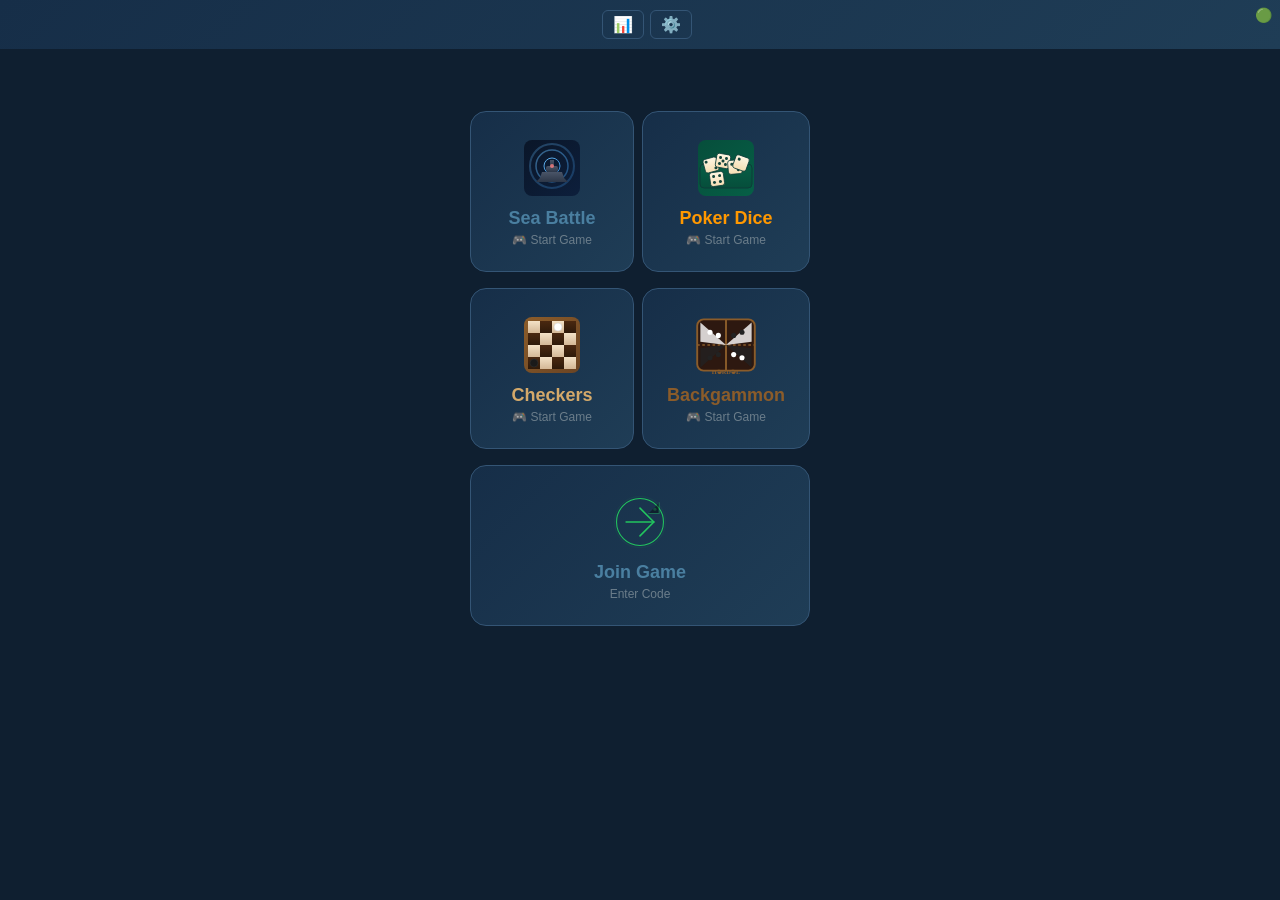
==== static/index.html @ 60f68896 "fix(a11y/ux): touch targets, shoot-lock, poll pause, enemy-last flash, reduced-motion, DEFAULT_DIFFI" ====
<!DOCTYPE html>
<html lang="ru">
<head>
<meta charset="UTF-8">
<meta name="viewport" content="width=device-width, initial-scale=1.0, viewport-fit=cover">
<title>Games</title>
<!-- Preload the 6 menu icons so they start fetching in parallel with the
     HTML/CSS instead of only after showMainMenu() runs and inserts <img>
     tags. This removes the visible "blank then icons pop in" delay. -->
<link rel="preload" as="image" href="/static/sb-navy.svg">
<link rel="preload" as="image" href="/static/pd-green.svg">
<link rel="preload" as="image" href="/static/checkers-icon.svg">
<link rel="preload" as="image" href="/static/backgammon-icon.svg">
<link rel="preload" as="image" href="/static/mode-join.svg">
<link rel="preload" as="image" href="/static/mode-bot.svg">
<link rel="preload" as="image" href="/static/mode-friend.svg">
<link rel="preload" as="image" href="/static/mode-shirt.svg">
<script defer src="https://telegram.org/js/telegram-web-app.js"></script>
<link rel="stylesheet" href="/static/style.css?v=__ASSET_VERSION__">
</head>
<body>
<span id="connDot" class="conn-dot" title="Соединение">🟢</span>

<div class="header" id="header" role="banner">
  <div class="header-controls">
    <button class="top-btn" id="stripLockBtn" title="Unlock" onclick="tapStripLock()" style="display:none">🔒</button>
    <span class="player-name" id="playerName"></span>
    <button class="top-btn" onclick="showStats()" title="Stats">📊</button>
    <button class="top-btn" onclick="showSettings()" title="Settings">⚙️</button>
    <button class="top-btn" id="helpBtn" onclick="showHelp()" title="Help" style="display:none">❓</button>
  </div>
  <div class="sub" id="gameInfo">—</div>
</div>

<div class="main" id="app" role="main">
  <div class="status" id="status">🔱 ...</div>
  <div class="board-wrap hidden" id="ownBoardWrap">
    <div class="board-label" id="lblOwn">🚢</div>
    <div class="board" id="ownBoard"></div>
  </div>
  <div class="board-wrap hidden" id="oppBoardWrap">
    <div class="board-label" id="lblOpp">🎯</div>
    <div class="board" id="oppBoard"></div>
  </div>
  <div id="sbOppHistory" class="pd-opp-history" aria-live="polite"></div>
  <!-- Legend removed per request -->
   <div class="btn-row" id="actions"></div>
    <div id="pdArea" style="display:none">
    <div id="pdScorecardContainer"></div>
    <div class="pd-dice" id="pdDice"></div>
    <div id="pdOppHistory"></div>
    <div class="pd-result" id="pdResult"></div>
    <div class="btn-row" id="pdActions" style="margin-top:14px"></div>
  </div>
  <div id="ckArea" style="display:none">
    <div class="ck-board" id="ckBoard"></div>
    <div class="btn-row" id="ckActions" style="margin-top:14px;min-height:120px"></div>
  </div>
   <div id="bgArea" style="display:none">
     <div id="bgBoard"></div>
    <div class="btn-row" id="bgActions" style="margin-top:14px;min-height:120px"></div>
  </div>
  </div>


<script defer src="/static/poker_dice.js?v=__ASSET_VERSION__"></script>
<script defer src="/static/checkers.js?v=__ASSET_VERSION__"></script>
<script defer src="/static/backgammon.js?v=__ASSET_VERSION__"></script>
<script defer src="/static/common.js?v=__ASSET_VERSION__"></script>
</body>
</html>
---- static/style.css ----
:root {
  /* Matches .palette-ocean (the default theme applied by initTheme()) so
     there is no flash of different colours before that class is added on
     load -- these bare values are the fallback for the instant before JS
     runs, not a distinct theme of their own. */
  --bg-dark: #0f1f30;
  --bg-board: #162e48;
  --bg-board-alt: #1f3d56;
  --border-color: #345575;
  --accent-primary: #4a7fa0;
  --accent-primary-light: #6a9db8;
  --accent-primary-alt: #3d6d8c;
  --text-muted: #6b7d8a;
  --text-secondary: #acb5bc;
  --text-tertiary: #95a0a8;
  --text-hint: #8a99a8;
  --color-ship: #3d7d50;
  --color-hit: #b04040;
  --color-sunk-dark: #1c2328;
  --color-btn-primary-1: #3d6b8a;
  --color-btn-primary-2: #345a78;
  --color-btn-success-1: #3d7d50;
  --color-btn-success-2: #336b44;
  --color-btn-outline-border: #3d6d8c;
  --color-warning: #b89448;
  --color-header-grad-1: #162e48;
  --color-header-grad-2: #1f3d56;
}

:root.palette-ocean {
  --bg-dark: #0f1f30;
  --bg-board: #162e48;
  --bg-board-alt: #1f3d56;
  --border-color: #345575;
  --accent-primary: #4a7fa0;
  --accent-primary-light: #6a9db8;
  --accent-primary-alt: #3d6d8c;
  --text-muted: #6b7d8a;
  --text-secondary: #acb5bc;
  --text-tertiary: #95a0a8;
  --text-hint: #8a99a8;
  --color-ship: #3d7d50;
  --color-hit: #b04040;
  --color-sunk-dark: #1c2328;
  --color-btn-primary-1: #3d6b8a;
  --color-btn-primary-2: #345a78;
  --color-btn-success-1: #3d7d50;
  --color-btn-success-2: #336b44;
  --color-btn-outline-border: #3d6d8c;
  --color-warning: #b89448;
  --color-header-grad-1: #162e48;
  --color-header-grad-2: #1f3d56;
}

:root.palette-forest {
  --bg-dark: #0d1117;
  --bg-board: #1a1a2e;
  --bg-board-alt: #16242e;
  --border-color: #1a3a2a;
  --accent-primary: #00d084;
  --accent-primary-light: #4ae0a0;
  --accent-primary-alt: #00b873;
  --text-muted: #7d9b8b;
  --text-secondary: #a8c4b4;
  --text-tertiary: #8aa898;
  --text-hint: #8fbfa8;
  --color-ship: #2d5a3d;
  --color-hit: #ff4757;
  --color-sunk-dark: #0a0f0a;
  --color-btn-primary-1: #1a5a3a;
  --color-btn-primary-2: #20754a;
  --color-btn-success-1: #2d7d50;
  --color-btn-success-2: #23914a;
  --color-btn-outline-border: #00d084;
  --color-warning: #ffa502;
  --color-header-grad-1: #1a1a2e;
  --color-header-grad-2: #16242e;
}

*{margin:0;padding:0;box-sizing:border-box}
:focus-visible{outline:2px solid var(--accent-primary);outline-offset:2px}
:focus:not(:focus-visible){outline:none}
/* Utility class for hiding elements consistently (replaces ad-hoc inline
   style.display='none'/'block' toggles on the board wrappers). */
.hidden{display:none!important}
@media (hover:hover) and (pointer:fine){
  .top-btn:hover{border-color:var(--accent-primary);color:var(--accent-primary)}
  .btn-link:hover{color:var(--accent-primary)}
  .game-card:hover{transform:translateY(-2px);border-color:var(--accent-primary)}
  .active-game-row:hover{border-color:var(--accent-primary)}
  .pd-scorecard tr.available:hover{background:var(--bg-board-alt)}
  .theme-btn:hover{border-color:var(--accent-primary);color:var(--accent-primary)}
  .pd-dot-die:hover{transform:scale(1.08)}
  .btn.quit-btn:hover{background:#c62828;color:#fff;transition:all 0.2s}
  .active-game-exit:hover{background:var(--color-btn-danger-1,#c0392b);color:#fff}
  .bg-checker:hover{transform:scale(1.12)}
}
/* Press/active feedback (placed outside the (hover:hover) query so it also
   works on touch devices, which is the whole point of :active here). */
.game-card:active{transform:scale(.97);}
.pd-scorecard tr.available:active{background:var(--bg-board-alt);}
body{font-family:-apple-system,BlinkMacSystemFont,'Segoe UI',Roboto,sans-serif;background:var(--bg-dark);color:#fff;min-height:100vh;display:flex;flex-direction:column;align-items:center;overflow-x:hidden;transition:background 0.3s ease}
.header{padding:8px 12px;text-align:center;width:100%;background:linear-gradient(135deg,var(--color-header-grad-1),var(--color-header-grad-2))}
.header .sub{position:relative;z-index:1;font-size:11px;color:var(--accent-primary-light)}
.player-name{position:relative;z-index:1;font-size:13px;font-weight:600;color:var(--text-primary,#fff);margin-left:8px;white-space:nowrap;overflow:hidden;text-overflow:ellipsis;max-width:42vw}
.header.in-game{display:none}
#header{position:relative}
#continueBtn{position:relative;z-index:1}
.board-label{display:none}
.lang-bar{display:flex;gap:4px;justify-content:center;padding:4px 0}
.lang-btn{background:transparent;border:1px solid var(--border-color);color:var(--text-muted);padding:6px 12px;border-radius:6px;font-size:13px;cursor:pointer;transition:.15s;touch-action:manipulation}
.lang-btn.active{background:var(--color-btn-primary-1);border-color:var(--accent-primary);color:#fff}
.header-controls{position:relative;z-index:1;display:flex;gap:6px;justify-content:center;align-items:center;flex-wrap:nowrap;padding:2px 0}
.top-btn{position:relative;background:transparent;border:1px solid var(--border-color);color:var(--text-secondary);padding:4px 10px;border-radius:6px;font-size:16px;cursor:pointer;transition:.15s;touch-action:manipulation}
/* Expand the tappable hit-area to ~44pt without changing the visual size
   (Apple HIG / Material minimum for touch targets). */
.top-btn::before{content:'';position:absolute;inset:-10px}
.top-btn.strip-unlocked{color:#43d17a;border-color:#43d17a;box-shadow:0 0 10px rgba(67,209,122,.7);animation:stripUnlockPulse 1.1s ease-in-out infinite}
@keyframes stripUnlockPulse{0%,100%{box-shadow:0 0 8px rgba(67,209,122,.5)}50%{box-shadow:0 0 16px rgba(67,209,122,.95)}}
.main{flex:1;width:100%;max-width:480px;padding:8px 12px 80px;display:flex;flex-direction:column;align-items:center}
.status{text-align:center;padding:6px 0;font-size:14px;color:var(--text-secondary);min-height:28px}
.status.battle{color:var(--color-warning);font-weight:600}
.result-notice{width:100%;padding:14px;border-radius:10px;text-align:center;font-size:16px;font-weight:700;border:1px solid var(--border-color)}
.result-notice.win{background:rgba(76,175,80,.18);color:#81c784;border-color:#4caf50}
.result-notice.lose{background:rgba(229,57,53,.16);color:#ef9a9a;border-color:#e53935}
.board-wrap{width:100%;max-width:340px;margin:4px 0}
.board-label{font-size:11px;text-transform:uppercase;letter-spacing:1px;color:var(--text-muted);padding:2px 0 4px;text-align:center}
.board{display:grid;grid-template-columns:repeat(10,1fr);grid-template-rows:repeat(10,1fr);gap:1px;width:100%;aspect-ratio:1;background:var(--bg-board);padding:2px;border-radius:8px;border:1px solid var(--border-color)}
.board.my-turn{animation:pulse-glow 1.5s ease-in-out infinite}
@keyframes pulse-glow{0%{border-color:var(--accent-primary);box-shadow:0 0 8px rgba(79,195,247,0.4)}50%{border-color:var(--accent-primary-alt);box-shadow:0 0 20px rgba(79,195,247,0.8)}100%{border-color:var(--accent-primary);box-shadow:0 0 8px rgba(79,195,247,0.4)}}
.sett-row{display:flex;justify-content:space-between;align-items:center;padding:12px 0;cursor:pointer;border-bottom:1px solid var(--border-color);font-size:15px}
.sett-row:last-child{border-bottom:none}
.sett-input{width:100%;box-sizing:border-box;padding:8px 10px;border-radius:6px;border:1px solid var(--border-color);background:var(--bg-input,#1b2030);color:var(--text-primary,#fff);font-size:14px}
.sett-val{font-size:20px}
.btn-link{background:none;border:none;color:var(--text-muted);font-size:20px;cursor:pointer;padding:4px 8px;transition:.15s}
.cell{border-radius:2px;aspect-ratio:1;display:flex;align-items:center;justify-content:center;font-size:clamp(14px,4vw,22px);cursor:pointer;transition:background .12s;background:var(--bg-board-alt);user-select:none}
   .cell.empty{background:var(--bg-board-alt)}
 .cell.ship{background:var(--color-ship);outline:1px solid rgba(255,255,255,.25);outline-offset:-1px}
  .cell.strip-ship{background:#e91e63;border-radius:4px;outline:1px solid rgba(255,255,255,.3);outline-offset:-1px}
  .cell.mine{background:#ff9800;border-radius:4px;position:relative}
  .cell.mine::after{content:'💣';position:absolute;font-size:clamp(12px,3.5vw,20px);top:50%;left:50%;transform:translate(-50%,-50%)}
 .cell.hit{background:var(--color-hit)}
 .cell.miss{background:var(--bg-board);opacity:.4}
 .cell.sunk{background:var(--color-sunk-dark);border:1px solid #424242}
  .cell.dead{background:var(--bg-board);opacity:.4}
  /* At game over the opponent's still-floating ships are revealed so the
     loser can see the full enemy layout. Ring them clearly so they are not
     mistaken for the player's own (already-sunk) fleet. */
  .cell.enemy-reveal{outline:2px solid var(--accent-primary);outline-offset:-2px;box-shadow:inset 0 0 0 2px rgba(255,255,255,.25)}
  .cell.enemy-reveal.mine{outline-color:#ff6f00}
 .cell.highlight{background:#ff9800;border:2px solid #ff6f00;animation:glow 1s ease-in-out infinite}
.cell.shootable{background:var(--border-color);border:1px solid var(--color-btn-outline-border)}
/* On touch screens :hover can remain on the last tapped cell, making it look selected. */
@media (hover:hover) and (pointer:fine){
  .cell.shootable:hover{background:var(--bg-board-alt);border-color:var(--accent-primary)}
}
 @keyframes glow{0%{box-shadow:0 0 8px rgba(255,152,0,0.6)}50%{box-shadow:0 0 20px rgba(255,152,0,0.9)}100%{box-shadow:0 0 8px rgba(255,152,0,0.6)}}
 .cell.shooting{outline:2px solid var(--accent-primary);outline-offset:-2px;animation:shootPulse .6s ease-in-out infinite}
@keyframes shootPulse{0%,100%{opacity:1}50%{opacity:.4}}
/* Highlight the opponent's most recent shot on the player's own board so the
   "where did they just hit?" feedback matches Checkers/Backgammon move flashes. */
.cell.enemy-last{animation:sbEnemyFlash 1.2s ease-out 1;box-shadow:0 0 0 2px var(--accent-primary)}
@keyframes sbEnemyFlash{from{background:var(--accent-primary)}to{background:transparent}}
 .btn-row{display:flex;flex-wrap:wrap;gap:4px;width:100%;max-width:340px;margin-top:8px}
.btn-row.stack{flex-direction:column;gap:8px}
.btn-row.stack .btn{padding:16px 12px;font-size:16px}
.btn-col{display:flex;flex-direction:column;gap:8px;width:100%;max-width:340px;margin-top:8px}
.btn{flex:1 1 0;min-width:0;padding:14px 10px;border:none;border-radius:10px;font-size:13px;font-weight:600;cursor:pointer;transition:.15s;text-align:center;display:inline-flex;align-items:center;justify-content:center;gap:6px;touch-action:manipulation}
.btn-icon{width:20px;height:20px;flex-shrink:0}
.btn:active{transform:scale(.96)}
 .btn:disabled,.btn[disabled]{opacity:.45;cursor:default;pointer-events:none}
/* Disable the whole action container while a Sea Battle shot is in flight so
   the player cannot tap surrender/message/quit mid-request. */
.actions-disabled{pointer-events:none;opacity:.6}
.btn.primary{background:linear-gradient(135deg,var(--color-btn-primary-1),var(--color-btn-primary-2));color:#fff}
  .btn.success{background:linear-gradient(135deg,var(--color-btn-success-1),var(--color-btn-success-2));color:#fff}
  .btn.outline{background:transparent;border:1px solid var(--color-btn-outline-border);color:var(--accent-primary)}
  .btn.danger{background:transparent;border:1px solid #e53935;color:#e53935}
  .btn.strip-btn{background:linear-gradient(135deg,#e91e63,#d81b60);color:#fff;border-radius:8px;box-shadow:0 2px 8px rgba(233,30,99,0.3)}
  .btn.quit-btn{background:transparent;border:1px solid #c62828;color:#c62828}
  .overlay{position:fixed;top:0;left:0;right:0;bottom:0;background:rgba(0,0,0,.7);display:flex;align-items:center;justify-content:center;z-index:100;padding:20px;animation:overlayIn .2s ease both}
  @keyframes overlayIn{from{opacity:0}to{opacity:1}}
  .modal{background:var(--bg-board);border-radius:16px;padding:24px;max-width:360px;width:100%;text-align:center;border:1px solid var(--border-color)}
  .modal h2{font-size:22px;margin-bottom:8px}
  .modal p{font-size:14px;color:var(--text-secondary);margin-bottom:16px}
  .result-icon{font-size:48px;margin-bottom:8px}
  .legend{display:flex;flex-wrap:wrap;gap:4px 12px;justify-content:center;padding:6px 0;font-size:12px;color:var(--text-tertiary)}
  .legend span{display:inline-flex;align-items:center;gap:4px}
  footer{position:fixed;bottom:0;left:0;right:0;padding:8px 16px 12px;background:var(--bg-dark);text-align:center;font-size:11px;color:var(--text-hint);border-top:1px solid var(--border-color)}
  footer{padding-bottom:calc(12px + env(safe-area-inset-bottom))}
  .header{padding-top:calc(8px + env(safe-area-inset-top))}

.game-select{display:flex;flex-direction:column;gap:12px;width:100%;max-width:340px;margin-top:20px}
.game-card{background:linear-gradient(135deg,var(--bg-board),var(--bg-board-alt));border:1px solid var(--border-color);border-radius:16px;padding:24px;text-align:center;cursor:pointer;transition:.2s;touch-action:manipulation}
.game-card .icon{font-size:48px;margin-bottom:8px}
.game-card .card-icon{width:64px;height:64px;display:block;margin:0 auto 8px}
.game-card .card-icon-wide{width:100%;height:120px;display:block;margin:0 auto 8px}
.game-card .name{font-size:18px;font-weight:600}
.game-card .card-desc{font-size:12px;color:var(--text-muted);margin-top:4px}
.game-grid{display:grid;grid-template-columns:1fr 1fr;gap:8px;width:100%;max-width:340px;margin:0 auto 8px}
.game-card-wide{grid-column:1 / -1}
.active-games{width:100%;max-width:340px;margin-bottom:12px}
.active-games h3{font-size:14px;color:var(--accent-primary);text-transform:uppercase;letter-spacing:1px;text-align:center;margin-bottom:8px}
.active-game-row{background:var(--bg-board);border:1px solid var(--border-color);border-radius:10px;padding:10px 14px;display:flex;align-items:center;justify-content:space-between;margin-bottom:6px;cursor:pointer;transition:.15s}
.active-game-row .info{font-size:13px}
.active-game-row .info .label{color:var(--text-muted)}
.active-game-row .info .code{color:var(--accent-primary);font-weight:700;letter-spacing:1px}
.active-game-row .badge{font-size:11px;padding:2px 8px;border-radius:4px;background:var(--border-color);color:var(--text-secondary)}
.active-game-row .badge.playing{background:var(--color-btn-success-1);color:#fff}
.active-game-exit{border:none;background:transparent;color:var(--text-muted);font-size:16px;line-height:1;cursor:pointer;padding:4px 8px;border-radius:6px;transition:.15s;flex-shrink:0}
.ana-letters{display:flex;gap:6px;justify-content:center;margin:8px 0;flex-wrap:wrap}
.ana-tile{width:54px;height:54px;background:linear-gradient(135deg,var(--color-btn-primary-1),var(--color-btn-primary-2));border-radius:12px;display:flex;align-items:center;justify-content:center;font-size:24px;font-weight:700;color:#fff;text-transform:uppercase;cursor:pointer;transition:.12s;user-select:none}
.ana-tile:active{transform:scale(.88);opacity:.7}
.ana-word-display{display:flex;gap:6px;justify-content:center;min-height:48px;align-items:center;width:100%;max-width:340px;background:var(--bg-board);border:1px dashed var(--border-color);border-radius:10px;padding:6px;margin:4px 0;flex-wrap:wrap}
.ana-word-display .ana-tile{width:46px;height:46px;font-size:20px;background:linear-gradient(135deg,var(--color-btn-success-1),var(--color-btn-success-2))}
.ana-word-display .ana-tile:active{transform:scale(.88);opacity:.7}
.ana-submit-row{display:flex;gap:6px;width:100%;max-width:340px;margin:4px 0}
.ana-submit-row .btn{min-width:unset}
.ana-submit-row .btn:first-child{flex:2}
.ana-submit-row .btn:last-child{flex:0 0 48px;padding:10px;font-size:18px}
.ana-found{width:100%;max-width:340px;margin:8px 0}
.ana-word{display:inline-block;background:var(--bg-board);border:1px solid var(--border-color);border-radius:6px;padding:4px 10px;margin:3px;font-size:14px}
.ana-word span{color:var(--accent-primary);font-weight:700;margin-left:6px}
.ana-info{display:flex;justify-content:space-between;width:100%;max-width:340px;font-size:14px;padding:4px 0}
.ana-info .timer{color:var(--color-warning);font-weight:700}
.ana-info .score{color:var(--accent-primary);font-weight:700}
.ana-hint{flex:0!important;min-width:unset!important;padding:10px 16px!important}
.ana-tile.used{background:var(--border-color);opacity:.25;cursor:default;pointer-events:none}
.ana-base-word{text-align:center;font-size:12px;color:var(--text-muted);margin:4px 0 8px;cursor:pointer;user-select:none}
.ana-base-word .revealed{color:var(--accent-primary);font-weight:700;font-size:18px;text-transform:uppercase;letter-spacing:2px;display:none}
.ana-base-word.show .revealed{display:inline}

.pd-dice{display:flex;gap:8px;justify-content:center;margin:18px auto;flex-wrap:wrap;align-items:center;min-height:min(70px,18vw);width:100%;max-width:340px}
/* The live dice tray (#pdDice) is the container that pdShowGame/pdAnimateBotTurn
   build into (it holds the .pd-dot-die elements plus the throw label). Keep it
   a centered flex row with a stable min-height so the dice never jump vertically
   when the label text length changes or dice go from empty to filled. */
#pdDice{display:flex;flex-wrap:wrap;justify-content:center;align-items:center;min-height:min(70px,18vw);width:100%;max-width:340px;margin:8px auto}
.pd-dot-die{width:min(52px,14vw);height:min(52px,14vw);aspect-ratio:1;flex-shrink:0;box-sizing:border-box;background:var(--bg-board-alt);border-radius:10px;display:grid;grid-template-rows:1fr 1fr 1fr;grid-template-columns:1fr 1fr 1fr;padding:0;cursor:pointer;transition:.12s;user-select:none;position:relative;overflow:hidden;transform-origin:center center;box-shadow:0 1px 3px rgba(0,0,0,.3)}
.pd-dot-die .dot{width:9px;height:9px;background:var(--accent-primary-light);border-radius:50%;justify-self:center;align-self:center}
.pd-dot-die.kept{box-shadow:0 0 0 3px #ffd700,0 0 10px rgba(255,215,0,.35);background:var(--color-btn-primary-1)}
.pd-dot-die.discarded{opacity:.38;filter:grayscale(.6)}
.pd-dot-die.discarded::after{content:'↺';position:absolute;top:-8px;right:-4px;font-size:13px;line-height:1;color:var(--color-miss,#7fd)}
.pd-opp-history{margin:6px auto 4px;width:100%;max-width:340px;text-align:center}
.pd-opp-history-title{font-size:12px;font-weight:700;color:var(--text-hint);margin:8px 0 4px;letter-spacing:.3px;text-transform:uppercase}
.pd-opp-history-row{margin:6px 0}
.pd-opp-history-label{font-size:11px;color:var(--text-hint);margin-bottom:3px}
.pd-opp-history-dice{margin:2px auto;min-height:0;width:100%;max-width:340px}
.pd-dot-die:active{transform:scale(.88)}
@keyframes pd-roll-spin{0%{transform:rotate(0deg)}100%{transform:rotate(360deg)}}
.pd-dot-die.rolling{animation:pd-roll-spin 0.9s linear infinite}
/* Poker-dice tumble: 6-face vertical stack cycled by CSS steps() (0 JS per frame).
   Each .pd-face is a 3x3 grid of .dot; only the visible die window shows one face. */
.pd-faces{position:absolute;left:0;right:0;top:0;height:600%;will-change:transform}
.pd-face{position:absolute;left:0;right:0;height:16.6667%;display:grid;grid-template-rows:1fr 1fr 1fr;grid-template-columns:1fr 1fr 1fr;padding:2px;box-sizing:border-box}
.pd-face[data-v="1"]{top:0%}
.pd-face[data-v="2"]{top:16.6667%}
.pd-face[data-v="3"]{top:33.3333%}
.pd-face[data-v="4"]{top:50%}
.pd-face[data-v="5"]{top:66.6667%}
.pd-face[data-v="6"]{top:83.3333%}
.pd-face .dot{width:9px;height:9px;background:var(--accent-primary-light);border-radius:50%;justify-self:center;align-self:center}
.pd-dot-die.rolling .pd-faces{animation:pdFaceCycle .6s steps(6) infinite}
@keyframes pdFaceCycle{from{transform:translateY(0)}to{transform:translateY(-100%)}}
.pd-roll-btn{width:min(52px,14vw);height:min(52px,14vw);aspect-ratio:1;flex-shrink:0;border:none;background:linear-gradient(135deg,var(--color-btn-success-1),var(--color-btn-success-2));color:#fff;border-radius:10px;font-size:clamp(16px,4.5vw,22px);font-weight:700;cursor:pointer;transition:.12s;display:flex;align-items:center;justify-content:center;user-select:none;box-shadow:0 2px 6px rgba(46,125,50,.3)}
#pdActions{min-height:120px}
.pd-theme-bar{display:flex;align-items:center;gap:6px;justify-content:center;margin-top:14px;padding-top:10px;border-top:1px solid var(--border-color);width:100%;flex-wrap:wrap}
#pdScorecardContainer{min-height:420px;text-align:center;width:100%;max-width:340px;margin:0 auto}
#pdScorecardContainer:empty{min-height:0}
.pd-roll-btn:active{transform:scale(.88)}
.pd-roll-btn .count{font-size:9px;opacity:.8;position:absolute;bottom:4px;right:6px;font-weight:400}

.pd-round{text-align:center;font-size:13px;color:var(--accent-primary);font-weight:700;margin:4px 0}
.pd-scorecard{width:100%;max-width:340px;margin:8px auto;border-collapse:collapse;font-size:13px}
.pd-scorecard th{padding:5px;border-bottom:1px solid var(--border-color);font-weight:600}
.pd-scorecard th.cat-name{color:var(--accent-primary-light);text-align:left}
.pd-scorecard th.cat-score{color:var(--text-muted);text-align:center;width:40px}
.pd-scorecard td{padding:5px;border-bottom:1px solid var(--border-color);text-align:center}
.pd-scorecard td.cat-name{text-align:left;color:var(--text-secondary)}
.pd-scorecard td.cat-score{color:var(--accent-primary);font-weight:600}
.pd-scorecard tr.used td.cat-name{color:var(--text-muted)}
.pd-scorecard tr.used td.cat-score{color:var(--text-tertiary)}
.pd-scorecard tr.available{cursor:pointer}
.pd-scorecard tr.available td.cat-name{color:#fff}
.pd-scorecard tr.section-divider td{border-bottom:2px solid var(--accent-primary);padding:0}
.pd-scorecard tr.bonus-row td{color:var(--color-warning);font-weight:600;font-size:12px}
.pd-scorecard tr.total-row td{font-weight:700;color:#fff;border-top:2px solid var(--accent-primary);font-size:14px;padding:4px 6px}
.pd-scorecard tr.total-row.win td{color:#66BB6A}
.pd-scorecard tr.total-row.lose td{color:#EF5350}
.pd-scoreboard{width:100%;max-width:340px;margin:8px 0;border-collapse:collapse;font-size:12px}
.pd-scoreboard th{color:var(--text-muted);padding:4px 6px;border-bottom:1px solid var(--border-color);font-weight:600}
.pd-scoreboard td{text-align:center;padding:4px 6px;border-bottom:1px solid var(--border-color);color:var(--text-secondary)}
.pd-scoreboard .r-win td{color:#66BB6A;font-weight:600}
.pd-scoreboard .r-lose td{color:#EF5350}
.pd-scoreboard .r-draw td{color:var(--color-warning)}
.pd-scoreboard .total-row td{font-weight:700;color:#fff;border-top:2px solid var(--accent-primary);font-size:14px;padding:4px 6px}
.pd-scoreboard .total-row.win td{color:#66BB6A}
.pd-scoreboard .total-row.lose td{color:#EF5350}

.pd-result{width:100%;max-width:340px;text-align:center;padding:8px;margin:8px 0;background:var(--bg-board);border-radius:10px;border:1px solid var(--border-color)}
.pd-result:empty{display:none;padding:0;margin:0;border:none}
#pdResult{max-width:100%;background:none;border:none;padding:0;margin:0}
.pd-result .hand-name{font-size:18px;font-weight:700;color:var(--accent-primary)}
.pd-result .hand-score{font-size:14px;color:var(--text-secondary)}
.pd-opponent{width:100%;max-width:340px;text-align:center;padding:8px;margin:8px 0;background:var(--bg-board);border-radius:10px;border:1px solid var(--border-color)}
.pd-opponent:empty{display:none;padding:0;margin:0;border:none}
.pd-opponent .hand-name{font-size:18px;font-weight:700;color:var(--color-hit)}
.pd-opponent .hand-score{font-size:14px;color:var(--text-secondary)}



.theme-selector{display:flex;gap:6px;justify-content:center;padding:8px 0;flex-wrap:wrap;width:100%;max-width:340px;margin:8px 0;border-top:1px solid var(--border-color);padding-top:10px;margin-top:10px}
.theme-btn{padding:10px 16px;border:2px solid var(--border-color);background:transparent;border-radius:8px;cursor:pointer;font-size:13px;font-weight:600;color:var(--text-muted);transition:.15s}
.theme-btn.active{background:var(--accent-primary);color:var(--bg-dark);border-color:var(--accent-primary)}
.theme-divider{width:1px;background:var(--border-color);height:24px;align-self:center}
.theme-btn.snd-btn{min-width:40px;padding:8px 10px}
.loading-overlay{position:fixed;top:0;left:0;right:0;bottom:0;background:rgba(0,0,0,.8);display:flex;align-items:center;justify-content:center;z-index:200;padding:20px}
.loading-overlay .spinner{width:40px;height:40px;border:4px solid var(--border-color);border-top-color:var(--accent-primary);border-radius:50%;animation:spin .8s linear infinite;margin:0 auto 12px}
  @keyframes spin{to{transform:rotate(360deg)}}
.conn-dot{position:fixed;top:8px;right:8px;z-index:10000;font-size:14px;line-height:1;opacity:.8;pointer-events:none;user-select:none}
.conn-dot.off{filter:grayscale(1);opacity:.5}


.ck-board{display:grid;grid-template-columns:repeat(8,1fr);grid-template-rows:repeat(8,1fr);gap:0;width:100%;max-width:360px;aspect-ratio:1;background:#5C3A1E;border:3px solid #3E2510;border-radius:8px;overflow:hidden;margin:4px 0}
#ckArea{width:100%;display:flex;flex-direction:column;align-items:center}
.ck-cell{aspect-ratio:1;display:flex;align-items:center;justify-content:center;cursor:pointer;transition:background .12s;user-select:none}
.ck-cell.light{background:#D4A96A}
.ck-cell.dark{background:#8B5C2A}
.ck-cell.selected{outline:3px solid #FFD700;outline-offset:-3px;z-index:1}
.ck-cell.highlight-src{background:#42A5F5!important}
.ck-cell.highlight-dest{background:#66BB6A!important}
.ck-cell.highlight-capture{background:#EF5350!important}
.ck-piece{width:70%;height:70%;border-radius:50%;display:flex;align-items:center;justify-content:center;font-weight:700;font-size:clamp(12px,3.5vw,20px);cursor:pointer;transition:transform .15s;position:relative}
.ck-piece:active{transform:scale(.9)}
.ck-piece.white{background:radial-gradient(circle at 35% 35%, #fff, #ddd);border:2px solid #bbb;color:#333}
.ck-piece.black{background:radial-gradient(circle at 35% 35%, #555, #1a1a1a);border:2px solid #000;color:#fff}
.ck-piece.king::after{content:'♛';position:absolute;font-size:120%;top:-2px}
.ck-piece.white.king{color:#333}
.ck-piece.black.king{color:#FFD700}
.ck-piece.last-move{box-shadow:0 0 8px 2px rgba(255,215,0,.6)}

.bg-board-h{display:flex;flex-direction:row;align-items:stretch;gap:0;width:100%;max-width:520px;margin:8px auto;min-height:300px;background:linear-gradient(160deg,#6b4226,#4a2c17);border:1px solid #3f2414;border-radius:6px;padding:5px;overflow:visible}
.bg-half{display:flex;flex-direction:column;flex:1;min-width:0;background:#e8cfa0;border-radius:2px}
.bg-row{display:flex;gap:0;flex:1;min-height:0}
.bg-point{flex:1;display:flex;flex-direction:column;align-items:center;justify-content:flex-end;position:relative;min-width:0;padding:1px 0;overflow:visible}
.bg-point::before{content:"";position:absolute;inset:0;z-index:0;clip-path:polygon(50% 4%,96% 100%,4% 100%);background:#f2e2bd;box-shadow:inset 0 0 2px rgba(0,0,0,.2)}
.bg-point.top::before{clip-path:polygon(4% 0,96% 0,50% 96%);background:#f2e2bd}
.bg-point.alt::before{background:#7a4423}
.bg-point.top.alt::before{background:#7a4423}
.bg-point.top{justify-content:flex-start}
.bg-point-inner{display:flex;flex-direction:column;align-items:center;width:100%;z-index:1}
.bg-point-split{display:flex;flex-direction:row;align-items:flex-end;justify-content:center;gap:1px;width:100%}
.bg-point-split.top{align-items:flex-start}
.bg-stack{display:flex;flex-direction:column;align-items:center;flex:1;min-width:0}
.bg-stack.top{align-items:flex-start}
.bg-checker{width:clamp(26px,7.5vw,38px);height:clamp(26px,7.5vw,38px);border-radius:50%;margin:1px 0;flex-shrink:0;box-shadow:0 1px 2px rgba(0,0,0,.5);transition:transform .12s;cursor:pointer}
.bg-checker.white{background:radial-gradient(circle at 35% 35%, #fffdf5, #ede0c4);border:2px solid #b8975f}
.bg-checker.black{background:radial-gradient(circle at 35% 35%, #4a2f1c, #1c1108);border:2px solid #8a5a2e}
.bg-checker.selected{outline:3px solid #FFD700;outline-offset:-2px;z-index:2}
.bg-checker.highlight{outline:3px solid #66BB6A;outline-offset:-2px;z-index:2}
.bg-count{font-size:11px;font-weight:700;line-height:1;margin:1px 0;padding:2px 4px;border-radius:6px;background:rgba(0,0,0,.55);color:#fff;white-space:nowrap}
.bg-count.white{color:#fff;border:1px solid #888}
.bg-count.black{color:#eee;border:1px solid #000}
.bg-bar-v{display:flex;flex-direction:column;align-items:center;justify-content:center;min-width:30px;background:linear-gradient(160deg,#6b4226,#4a2c17);border-radius:3px;padding:4px;gap:3px;box-shadow:inset 0 0 10px rgba(0,0,0,.5),0 0 0 2px rgba(0,0,0,.2);margin:0 4px}
.bg-bar-label{font-size:9px;color:rgba(255,255,255,.5);text-transform:uppercase;writing-mode:vertical-rl;letter-spacing:1px}
.bg-off-col{display:flex;flex-direction:column;align-items:center;justify-content:center;min-width:30px;background:linear-gradient(160deg,#6b4226,#4a2c17);border-radius:4px;padding:4px;gap:8px;font-size:12px;font-weight:700;color:#f2e2bd;box-shadow:inset 0 0 10px rgba(0,0,0,.4);margin-left:4px;border:2px solid #3f2414}
.bg-dice{display:flex;gap:12px;justify-content:center;margin:12px 0;flex-wrap:wrap}
.bg-die{width:52px;height:52px;background:#f2e2bd;color:#3f2414;border-radius:8px;display:flex;align-items:center;justify-content:center;font-size:26px;font-weight:700;box-shadow:0 2px 6px rgba(0,0,0,.35);border:1px solid #b8975f}
.bg-die.used{opacity:.3}
.bg-target{outline:2px dashed var(--accent-primary,#3a86ff);outline-offset:-2px;border-radius:6px;background:rgba(58,134,255,.14)}
.bg-checker.bg-selected{box-shadow:0 0 0 3px var(--accent-primary,#3a86ff),0 0 10px 2px rgba(58,134,255,.7)!important}
.bg-info{text-align:center;font-size:13px;color:var(--text-secondary);padding:4px 0;width:100%;max-width:420px;margin:0 auto}
.bg-variant-row{display:flex;gap:8px;margin-bottom:8px}
.bg-variant-btn{flex:1;padding:10px;border:1px solid var(--border-color);background:var(--surface-2,#1b2230);color:var(--text-secondary);border-radius:10px;font-size:15px;font-weight:600;cursor:pointer}
.bg-variant-btn.active{background:var(--accent-primary,#3a86ff);color:#fff;border-color:transparent}
.bg-home-label{font-size:9px;color:var(--text-hint);text-align:center;padding:1px 0;width:100%}
@media (orientation:landscape){
  .bg-board-h{max-width:640px;min-height:340px}
  .bg-checker{width:clamp(30px,5vh,44px);height:clamp(30px,5vh,44px)}
  .bg-off-col{min-width:30px}
}



/* ---- AI "thinking" overlay + reveal banner ---- */
.ai-thinking{position:fixed;inset:0;z-index:9999;display:flex;flex-direction:column;align-items:center;justify-content:center;background:rgba(8,12,20,.55)}
.ai-thinking-spinner{width:46px;height:46px;border-radius:50%;border:4px solid rgba(255,255,255,.25);border-top-color:var(--accent-primary,#3a86ff);animation:aispin .8s linear infinite;margin-bottom:14px}
@keyframes aispin{to{transform:rotate(360deg)}}
.ai-thinking-label{color:#fff;font-size:16px;font-weight:600;letter-spacing:.3px}
.ai-reveal-banner{position:fixed;left:50%;top:18%;transform:translate(-50%,-12px);z-index:9998;background:rgba(20,26,38,.96);color:#fff;padding:10px 16px;border-radius:12px;font-size:14px;font-weight:600;border:1px solid rgba(255,255,255,.15);box-shadow:0 8px 24px rgba(0,0,0,.4);opacity:0;transition:opacity .35s ease,transform .35s ease;max-width:90%;text-align:center;pointer-events:none}
.ai-reveal-banner.show{opacity:1;transform:translate(-50%,0)}
.ai-think-overlay{position:fixed;inset:0;display:flex;align-items:center;justify-content:center;pointer-events:none;z-index:9997}
.ai-think-box{background:rgba(20,26,38,.96);color:#fff;padding:10px 16px;border-radius:12px;font-size:14px;font-weight:600;border:1px solid rgba(255,255,255,.15);box-shadow:0 8px 24px rgba(0,0,0,.4)}
.bg-checker.ai-move{animation:bgAiflash 1.1s ease 2;box-shadow:0 0 10px 3px rgba(255,215,0,.8)!important}
@keyframes bgAiflash{0%,100%{box-shadow:0 0 0 0 rgba(255,215,0,0)}50%{box-shadow:0 0 12px 4px rgba(255,215,0,.9)}}

/* ---- Opening dice-roll screen (multiplayer): two big dice side by side ---- */
.roll-stage{display:flex;flex-direction:column;align-items:center;gap:18px;padding:28px 8px 20px;width:100%}
.roll-title{font-size:15px;font-weight:600;text-align:center;color:var(--text-secondary)}
.roll-die-row{display:flex;align-items:center;justify-content:center;gap:22px;width:100%}
.roll-die-col{display:flex;flex-direction:column;align-items:center;gap:8px}
.roll-die-label{font-size:12px;color:var(--text-hint);text-align:center}
.roll-die3d{width:78px;height:78px;background:linear-gradient(145deg,#fffdf8,#e9e2d3);border-radius:16px;box-shadow:0 6px 14px rgba(0,0,0,.35),inset 0 1px 0 rgba(255,255,255,.8);position:relative;transition:transform .2s ease}
.roll-die3d svg{width:100%;height:100%}
.roll-die3d svg circle{fill:#2c2c2a}
.roll-die3d.roll-die-pending{opacity:.35;background:linear-gradient(145deg,#3a3f4a,#20242c);box-shadow:0 4px 10px rgba(0,0,0,.3),inset 0 1px 0 rgba(255,255,255,.08)}
.roll-die3d.roll-die-pending svg circle{fill:rgba(255,255,255,.25)}
.roll-die3d.roll-die-spinning{animation:rollDieSpin .55s linear infinite}
@keyframes rollDieSpin{0%{transform:rotate(0deg) scale(1)}50%{transform:rotate(180deg) scale(1.08)}100%{transform:rotate(360deg) scale(1)}}
.roll-vs{font-size:13px;font-weight:700;color:var(--text-hint);letter-spacing:1px}
.roll-cta{width:100%;max-width:220px;padding:14px 20px;font-size:15px}
.roll-wait{font-size:13px;color:var(--text-hint);text-align:center;animation:rollWaitPulse 1.6s ease-in-out infinite}
@keyframes rollWaitPulse{0%,100%{opacity:.55}50%{opacity:1}}
.roll-result{font-size:16px;font-weight:700;text-align:center;padding:6px 14px;border-radius:10px}
.roll-result.roll-win{color:#66BB6A;background:rgba(102,187,106,.14)}
.roll-result.roll-lose{color:var(--text-secondary);background:rgba(255,255,255,.05)}
  .roll-result.roll-tie{color:var(--color-warning);background:rgba(255,213,79,.12)}

/* Opening-roll modal popup (replaces the old inline roll screen). Reuses the
   existing .overlay backdrop + .modal card so focus/escape behavior matches
   the other modals. */
.roll-popup{max-width:340px;width:100%;text-align:center}
.roll-popup .roll-stage{padding:24px 8px 18px}

/* Winner banner shown for a few seconds over the board once the opening
   dice roll resolves. Non-blocking: it never intercepts taps on the board. */
.roll-winner-overlay{position:fixed;inset:0;z-index:1000;display:flex;align-items:center;justify-content:center;pointer-events:none;background:rgba(0,0,0,.38);animation:rollWinnerIn .25s ease both}
.roll-winner-overlay.roll-winner-out{animation:rollWinnerOut .7s ease both}
.roll-winner-card{background:rgba(18,24,38,.94);color:#eaf0ff;border-radius:20px;padding:22px 30px;display:flex;flex-direction:column;align-items:center;gap:14px;box-shadow:0 16px 40px rgba(0,0,0,.5);text-align:center;max-width:90vw}
.roll-winner-card.win{border:2px solid #66BB6A}
.roll-winner-card.lose{border:2px solid #2a3550}
.roll-winner-title{font-size:19px;font-weight:800}
.roll-winner-card.win .roll-winner-title{color:#7CDB81}
.roll-winner-card.lose .roll-winner-title{color:#eaf0ff}
.roll-winner-sub{font-size:14px;font-weight:600;color:#c4cde6}
.roll-die3d.roll-die-win{transform:scale(1.12);box-shadow:0 0 0 3px #66BB6A,0 8px 18px rgba(0,0,0,.45);background:linear-gradient(145deg,#eafff0,#cdeed2)}
@keyframes rollWinnerIn{from{opacity:0;transform:scale(.92)}to{opacity:1;transform:scale(1)}}
@keyframes rollWinnerOut{from{opacity:1}to{opacity:0}}

/* ---- Player stats (winrate + recent match history) ---- */
.stats-loading{text-align:center;font-size:28px;padding:24px 0;opacity:.6}
.stats-summary{width:100%;max-width:340px;background:var(--bg-board);border:1px solid var(--border-color);border-radius:14px;padding:18px 12px;text-align:center;margin:4px auto}
.stats-big{font-size:40px;font-weight:800;color:var(--accent-primary)}
.stats-big-label{font-size:12px;color:var(--text-muted);text-transform:uppercase;letter-spacing:.5px;margin-bottom:12px}
.stats-row{display:flex;gap:8px;justify-content:center;margin-top:8px}
.stats-cell{flex:1;background:var(--bg-board-alt);border-radius:10px;padding:10px 4px}
.stats-cell b{display:block;font-size:20px}
.stats-cell span{display:block;font-size:11px;color:var(--text-muted);margin-top:2px}
.stats-cell.win b{color:#66BB6A}
.stats-cell.loss b{color:#EF5350}
.stats-cell.draw b{color:var(--color-warning)}
.stats-total{font-size:12px;color:var(--text-hint);margin-top:10px}
.stats-hist-title{width:100%;max-width:340px;font-size:13px;color:var(--accent-primary);text-transform:uppercase;letter-spacing:1px;text-align:center;margin:14px auto 8px}
.stats-empty{width:100%;max-width:340px;text-align:center;font-size:13px;color:var(--text-muted);padding:12px 0}
.stats-history{width:100%;max-width:340px;margin:0 auto;display:flex;flex-direction:column;gap:6px}
.stats-hist-row{display:flex;align-items:center;gap:8px;background:var(--bg-board);border:1px solid var(--border-color);border-radius:10px;padding:8px 12px}
.stats-hist-row.win{border-left:3px solid #66BB6A}
.stats-hist-row.loss{border-left:3px solid #EF5350}
.stats-hist-row.draw{border-left:3px solid var(--color-warning)}
.stats-hist-icon{font-size:16px}
.stats-hist-name{flex:1;font-size:13px;color:var(--text-secondary);text-align:left}
.stats-hist-name small{color:var(--text-hint);font-size:11px}
.stats-hist-result{font-size:12px;font-weight:700;padding:2px 8px;border-radius:6px;background:var(--bg-board-alt)}
.stats-hist-result.win{color:#66BB6A}
.stats-hist-result.loss{color:#EF5350}
.stats-hist-result.draw{color:var(--color-warning)}

 @media (prefers-reduced-motion: reduce){ .board.my-turn,.strip-unlocked,.ai-thinking-spinner,.roll-wait,.pd-dot-die.rolling,.pd-dot-die.rolling .pd-faces,.roll-die3d.roll-die-spinning,.bg-checker.ai-move,.loading-overlay .spinner,.overlay,.cell.shooting,.cell.enemy-last{animation:none!important} .bg-checker.ai-move{animation:none!important} .strip-unlocked{animation:none!important} *{transition-duration:.001ms!important} }
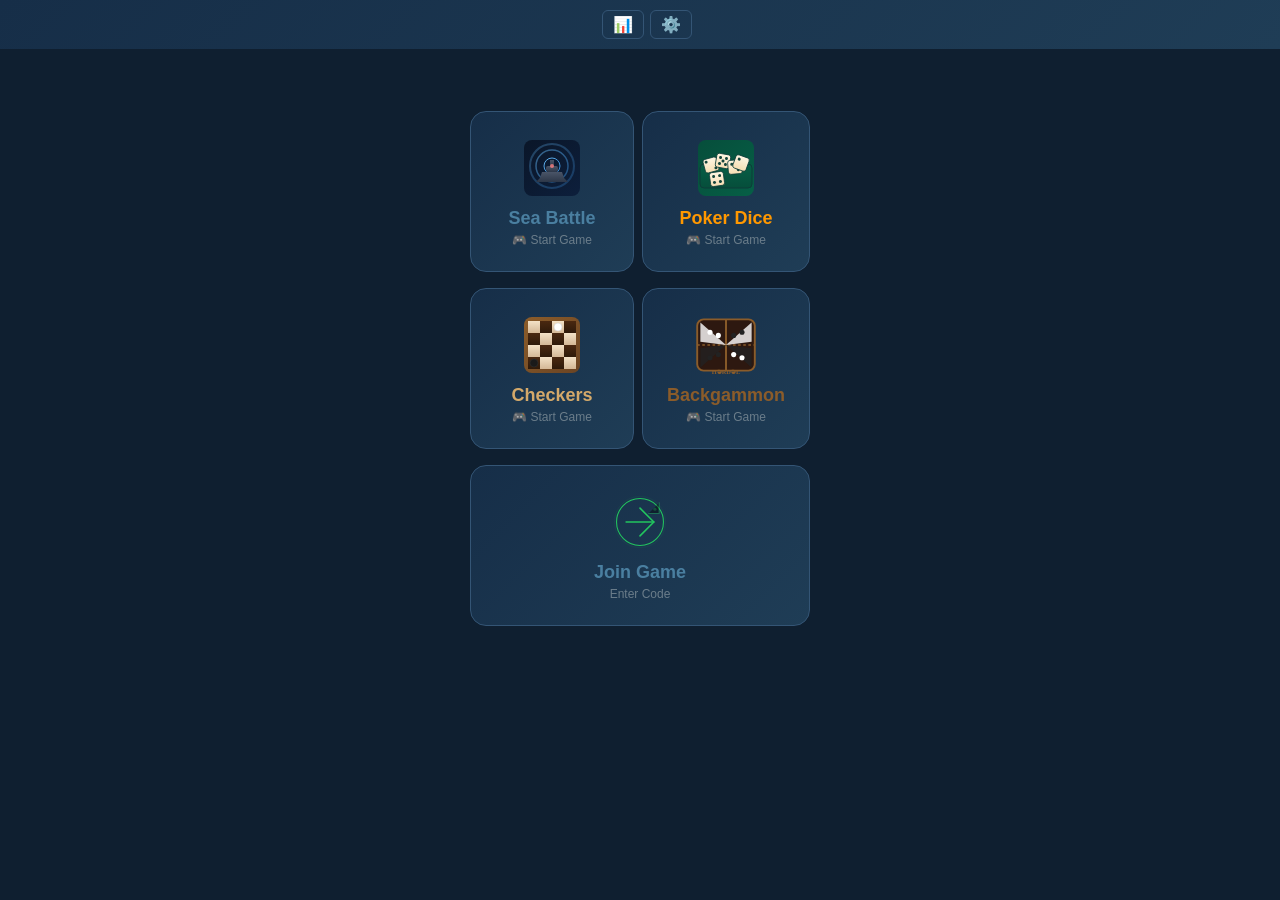
==== commit cd0eb6e3: "fix(ux): show SB opp board on human-won roll, drop connDot, lock zoom, remove AI-thinking - Sea Batt" ====
--- a/static/index.html
+++ b/static/index.html
@@ -2,7 +2,7 @@
 <html lang="ru">
 <head>
 <meta charset="UTF-8">
-<meta name="viewport" content="width=device-width, initial-scale=1.0, viewport-fit=cover">
+<meta name="viewport" content="width=device-width, initial-scale=1.0, maximum-scale=1, user-scalable=no, viewport-fit=cover">
 <title>Games</title>
 <!-- Preload the 6 menu icons so they start fetching in parallel with the
      HTML/CSS instead of only after showMainMenu() runs and inserts <img>
@@ -19,8 +19,6 @@
 <link rel="stylesheet" href="/static/style.css?v=__ASSET_VERSION__">
 </head>
 <body>
-<span id="connDot" class="conn-dot" title="Соединение">🟢</span>
-
 <div class="header" id="header" role="banner">
   <div class="header-controls">
     <button class="top-btn" id="stripLockBtn" title="Unlock" onclick="tapStripLock()" style="display:none">🔒</button>
--- a/static/style.css
+++ b/static/style.css
@@ -317,9 +317,6 @@
 .loading-overlay{position:fixed;top:0;left:0;right:0;bottom:0;background:rgba(0,0,0,.8);display:flex;align-items:center;justify-content:center;z-index:200;padding:20px}
 .loading-overlay .spinner{width:40px;height:40px;border:4px solid var(--border-color);border-top-color:var(--accent-primary);border-radius:50%;animation:spin .8s linear infinite;margin:0 auto 12px}
   @keyframes spin{to{transform:rotate(360deg)}}
-.conn-dot{position:fixed;top:8px;right:8px;z-index:10000;font-size:14px;line-height:1;opacity:.8;pointer-events:none;user-select:none}
-.conn-dot.off{filter:grayscale(1);opacity:.5}
-
 
 .ck-board{display:grid;grid-template-columns:repeat(8,1fr);grid-template-rows:repeat(8,1fr);gap:0;width:100%;max-width:360px;aspect-ratio:1;background:#5C3A1E;border:3px solid #3E2510;border-radius:8px;overflow:hidden;margin:4px 0}
 #ckArea{width:100%;display:flex;flex-direction:column;align-items:center}
@@ -382,15 +379,7 @@
 
 
 
-/* ---- AI "thinking" overlay + reveal banner ---- */
-.ai-thinking{position:fixed;inset:0;z-index:9999;display:flex;flex-direction:column;align-items:center;justify-content:center;background:rgba(8,12,20,.55)}
-.ai-thinking-spinner{width:46px;height:46px;border-radius:50%;border:4px solid rgba(255,255,255,.25);border-top-color:var(--accent-primary,#3a86ff);animation:aispin .8s linear infinite;margin-bottom:14px}
-@keyframes aispin{to{transform:rotate(360deg)}}
-.ai-thinking-label{color:#fff;font-size:16px;font-weight:600;letter-spacing:.3px}
-.ai-reveal-banner{position:fixed;left:50%;top:18%;transform:translate(-50%,-12px);z-index:9998;background:rgba(20,26,38,.96);color:#fff;padding:10px 16px;border-radius:12px;font-size:14px;font-weight:600;border:1px solid rgba(255,255,255,.15);box-shadow:0 8px 24px rgba(0,0,0,.4);opacity:0;transition:opacity .35s ease,transform .35s ease;max-width:90%;text-align:center;pointer-events:none}
-.ai-reveal-banner.show{opacity:1;transform:translate(-50%,0)}
-.ai-think-overlay{position:fixed;inset:0;display:flex;align-items:center;justify-content:center;pointer-events:none;z-index:9997}
-.ai-think-box{background:rgba(20,26,38,.96);color:#fff;padding:10px 16px;border-radius:12px;font-size:14px;font-weight:600;border:1px solid rgba(255,255,255,.15);box-shadow:0 8px 24px rgba(0,0,0,.4)}
+/* ---- AI reveal banner ---- */
 .bg-checker.ai-move{animation:bgAiflash 1.1s ease 2;box-shadow:0 0 10px 3px rgba(255,215,0,.8)!important}
 @keyframes bgAiflash{0%,100%{box-shadow:0 0 0 0 rgba(255,215,0,0)}50%{box-shadow:0 0 12px 4px rgba(255,215,0,.9)}}
 
@@ -465,5 +454,5 @@
 .stats-hist-result.loss{color:#EF5350}
 .stats-hist-result.draw{color:var(--color-warning)}
 
- @media (prefers-reduced-motion: reduce){ .board.my-turn,.strip-unlocked,.ai-thinking-spinner,.roll-wait,.pd-dot-die.rolling,.pd-dot-die.rolling .pd-faces,.roll-die3d.roll-die-spinning,.bg-checker.ai-move,.loading-overlay .spinner,.overlay,.cell.shooting,.cell.enemy-last{animation:none!important} .bg-checker.ai-move{animation:none!important} .strip-unlocked{animation:none!important} *{transition-duration:.001ms!important} }
-
+ @media (prefers-reduced-motion: reduce){ .board.my-turn,.strip-unlocked,.roll-wait,.pd-dot-die.rolling,.pd-dot-die.rolling .pd-faces,.roll-die3d.roll-die-spinning,.bg-checker.ai-move,.loading-overlay .spinner,.overlay,.cell.shooting,.cell.enemy-last{animation:none!important} .bg-checker.ai-move{animation:none!important} .strip-unlocked{animation:none!important} *{transition-duration:.001ms!important} }
+
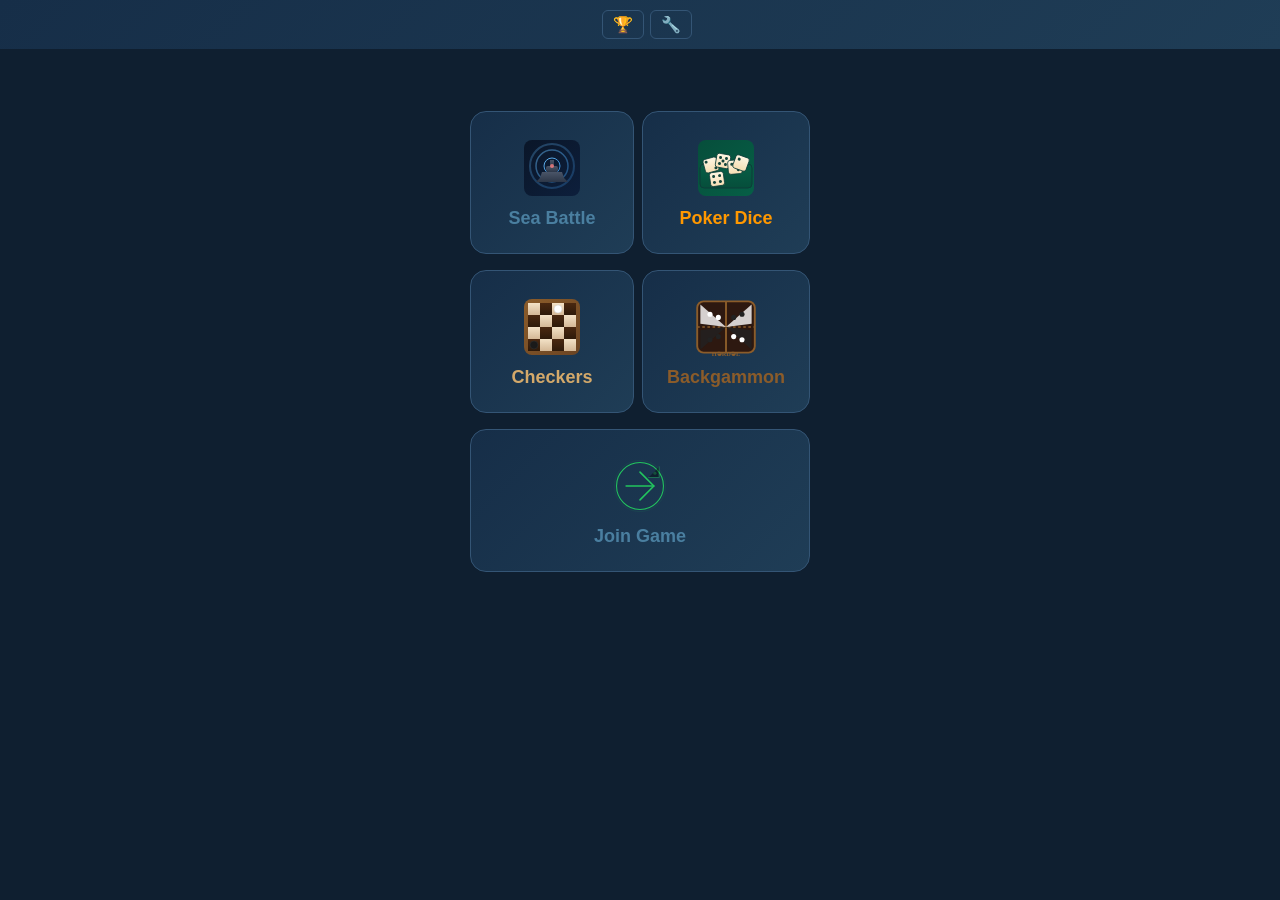
==== commit d6f37223: "fix: update header icons — stats 📊→🏆, settings ⚙️→🔧, help ❓→📖" ====
--- a/static/index.html
+++ b/static/index.html
@@ -23,9 +23,9 @@
   <div class="header-controls">
     <button class="top-btn" id="stripLockBtn" title="Unlock" onclick="tapStripLock()" style="display:none">🔒</button>
     <span class="player-name" id="playerName"></span>
-    <button class="top-btn" onclick="showStats()" title="Stats">📊</button>
-    <button class="top-btn" onclick="showSettings()" title="Settings">⚙️</button>
-    <button class="top-btn" id="helpBtn" onclick="showHelp()" title="Help" style="display:none">❓</button>
+    <button class="top-btn" onclick="showStats()" title="Stats">🏆</button>
+    <button class="top-btn" onclick="showSettings()" title="Settings">🔧</button>
+    <button class="top-btn" id="helpBtn" onclick="showHelp()" title="Help" style="display:none">📖</button>
   </div>
   <div class="sub" id="gameInfo">—</div>
 </div>
--- a/static/style.css
+++ b/static/style.css
@@ -197,6 +197,7 @@
 .game-card .card-icon-wide{width:100%;height:120px;display:block;margin:0 auto 8px}
 .game-card .name{font-size:18px;font-weight:600}
 .game-card .card-desc{font-size:12px;color:var(--text-muted);margin-top:4px}
+.game-card .card-name{font-size:20px;font-weight:700;margin-top:6px;color:var(--text-primary,#fff)}
 .game-grid{display:grid;grid-template-columns:1fr 1fr;gap:8px;width:100%;max-width:340px;margin:0 auto 8px}
 .game-card-wide{grid-column:1 / -1}
 .active-games{width:100%;max-width:340px;margin-bottom:12px}
@@ -384,7 +385,9 @@
 @keyframes bgAiflash{0%,100%{box-shadow:0 0 0 0 rgba(255,215,0,0)}50%{box-shadow:0 0 12px 4px rgba(255,215,0,.9)}}
 
 /* ---- Opening dice-roll screen (multiplayer): two big dice side by side ---- */
-.roll-stage{display:flex;flex-direction:column;align-items:center;gap:18px;padding:28px 8px 20px;width:100%}
+.roll-stage{display:grid;grid-template-rows:34px 1fr 66px;height:260px;width:100%;padding:0 8px;overflow:hidden;text-align:center;align-items:center;justify-items:center}
+.roll-title-slot{min-height:34px;display:flex;align-items:center;justify-content:center}
+.roll-foot-slot{min-height:66px;display:flex;align-items:center;justify-content:center;gap:10px;flex-wrap:wrap}
 .roll-title{font-size:15px;font-weight:600;text-align:center;color:var(--text-secondary)}
 .roll-die-row{display:flex;align-items:center;justify-content:center;gap:22px;width:100%}
 .roll-die-col{display:flex;flex-direction:column;align-items:center;gap:8px}
@@ -408,23 +411,7 @@
 /* Opening-roll modal popup (replaces the old inline roll screen). Reuses the
    existing .overlay backdrop + .modal card so focus/escape behavior matches
    the other modals. */
-.roll-popup{max-width:340px;width:100%;text-align:center}
-.roll-popup .roll-stage{padding:24px 8px 18px}
-
-/* Winner banner shown for a few seconds over the board once the opening
-   dice roll resolves. Non-blocking: it never intercepts taps on the board. */
-.roll-winner-overlay{position:fixed;inset:0;z-index:1000;display:flex;align-items:center;justify-content:center;pointer-events:none;background:rgba(0,0,0,.38);animation:rollWinnerIn .25s ease both}
-.roll-winner-overlay.roll-winner-out{animation:rollWinnerOut .7s ease both}
-.roll-winner-card{background:rgba(18,24,38,.94);color:#eaf0ff;border-radius:20px;padding:22px 30px;display:flex;flex-direction:column;align-items:center;gap:14px;box-shadow:0 16px 40px rgba(0,0,0,.5);text-align:center;max-width:90vw}
-.roll-winner-card.win{border:2px solid #66BB6A}
-.roll-winner-card.lose{border:2px solid #2a3550}
-.roll-winner-title{font-size:19px;font-weight:800}
-.roll-winner-card.win .roll-winner-title{color:#7CDB81}
-.roll-winner-card.lose .roll-winner-title{color:#eaf0ff}
-.roll-winner-sub{font-size:14px;font-weight:600;color:#c4cde6}
-.roll-die3d.roll-die-win{transform:scale(1.12);box-shadow:0 0 0 3px #66BB6A,0 8px 18px rgba(0,0,0,.45);background:linear-gradient(145deg,#eafff0,#cdeed2)}
-@keyframes rollWinnerIn{from{opacity:0;transform:scale(.92)}to{opacity:1;transform:scale(1)}}
-@keyframes rollWinnerOut{from{opacity:1}to{opacity:0}}
+.roll-popup{max-width:340px;width:100%;text-align:center;min-height:260px;display:flex;flex-direction:column;justify-content:center;transition:none}
 
 /* ---- Player stats (winrate + recent match history) ---- */
 .stats-loading{text-align:center;font-size:28px;padding:24px 0;opacity:.6}
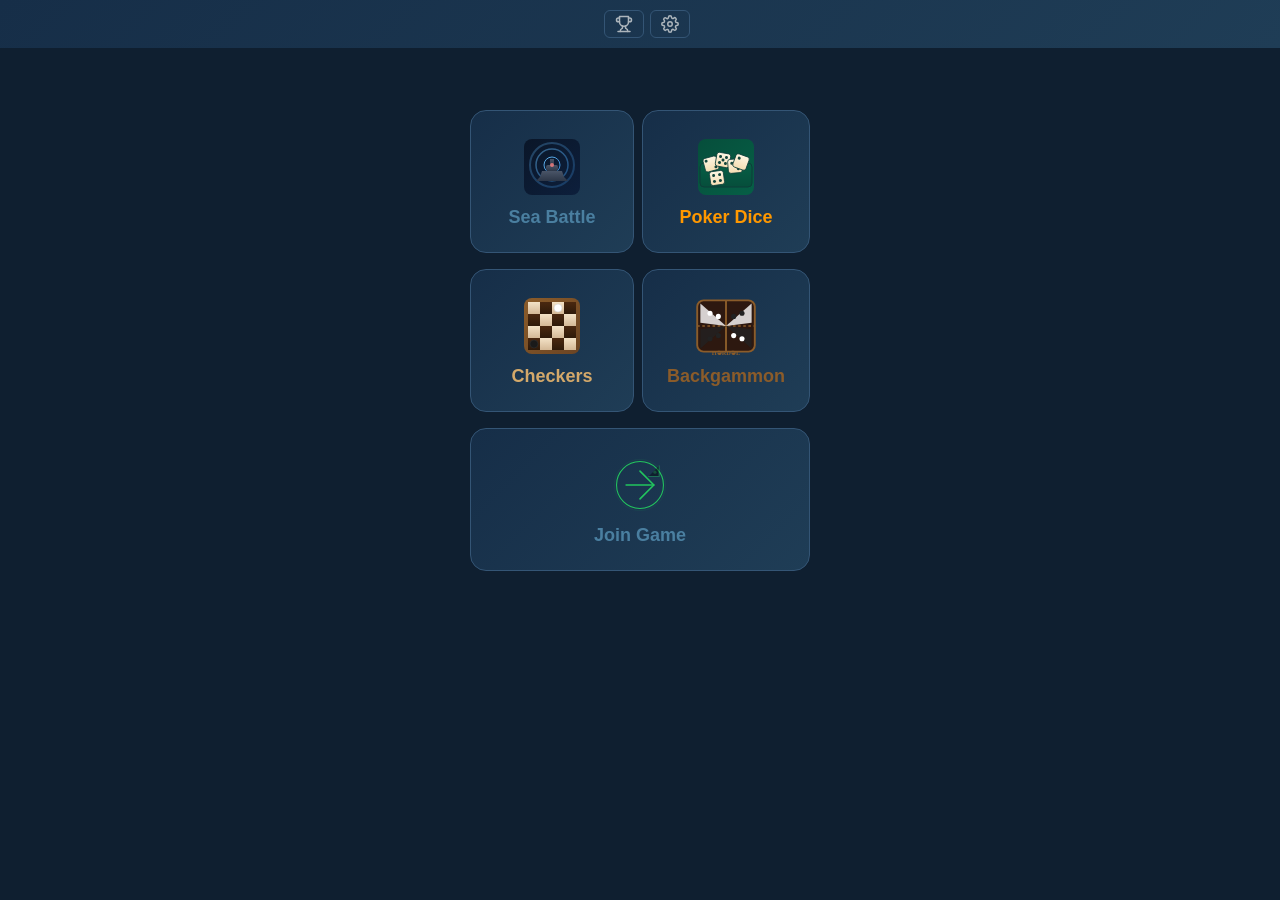
==== commit 0250dab1: "feat: SVG header icons, board reveal before roll, dynamic dice animation, header visibility - SVG ic" ====
--- a/static/index.html
+++ b/static/index.html
@@ -23,9 +23,9 @@
   <div class="header-controls">
     <button class="top-btn" id="stripLockBtn" title="Unlock" onclick="tapStripLock()" style="display:none">🔒</button>
     <span class="player-name" id="playerName"></span>
-    <button class="top-btn" onclick="showStats()" title="Stats">🏆</button>
-    <button class="top-btn" onclick="showSettings()" title="Settings">🔧</button>
-    <button class="top-btn" id="helpBtn" onclick="showHelp()" title="Help" style="display:none">📖</button>
+    <button class="top-btn" onclick="showStats()" title="Stats"><svg viewBox="0 0 24 24" fill="none" stroke="currentColor" stroke-width="2" stroke-linecap="round" stroke-linejoin="round"><path d="M6 9H4.5a2.5 2.5 0 0 1 0-5H6"/><path d="M18 9h1.5a2.5 2.5 0 0 0 0-5H18"/><path d="M4 22h16"/><path d="M10 14.66V17c0 .55-.47.98-.97 1.21C7.85 18.75 7 20.24 7 22"/><path d="M14 14.66V17c0 .55.47.98.97 1.21C16.15 18.75 17 20.24 17 22"/><path d="M18 2H6v7a6 6 0 0 0 12 0V2Z"/></svg></button>
+    <button class="top-btn" onclick="showSettings()" title="Settings"><svg viewBox="0 0 24 24" fill="none" stroke="currentColor" stroke-width="2" stroke-linecap="round" stroke-linejoin="round"><circle cx="12" cy="12" r="3"/><path d="M19.4 15a1.65 1.65 0 0 0 .33 1.82l.06.06a2 2 0 0 1-2.83 2.83l-.06-.06a1.65 1.65 0 0 0-1.82-.33 1.65 1.65 0 0 0-1 1.51V21a2 2 0 0 1-4 0v-.09A1.65 1.65 0 0 0 9 19.4a1.65 1.65 0 0 0-1.82.33l-.06.06a2 2 0 0 1-2.83-2.83l.06-.06A1.65 1.65 0 0 0 4.68 15a1.65 1.65 0 0 0-1.51-1H3a2 2 0 0 1 0-4h.09A1.65 1.65 0 0 0 4.6 9a1.65 1.65 0 0 0-.33-1.82l-.06-.06a2 2 0 0 1 2.83-2.83l.06.06A1.65 1.65 0 0 0 9 4.68a1.65 1.65 0 0 0 1-1.51V3a2 2 0 0 1 4 0v.09a1.65 1.65 0 0 0 1 1.51 1.65 1.65 0 0 0 1.82-.33l.06-.06a2 2 0 0 1 2.83 2.83l-.06.06A1.65 1.65 0 0 0 19.4 9a1.65 1.65 0 0 0 1.51 1H21a2 2 0 0 1 0 4h-.09a1.65 1.65 0 0 0-1.51 1z"/></svg></button>
+    <button class="top-btn" id="helpBtn" onclick="showHelp()" title="Help" style="display:none"><svg viewBox="0 0 24 24" fill="none" stroke="currentColor" stroke-width="2" stroke-linecap="round" stroke-linejoin="round"><path d="M4 19.5A2.5 2.5 0 0 1 6.5 17H20"/><path d="M6.5 2H20v20H6.5A2.5 2.5 0 0 1 4 19.5v-15A2.5 2.5 0 0 1 6.5 2z"/><line x1="8" y1="7" x2="16" y2="7"/><line x1="8" y1="11" x2="14" y2="11"/></svg></button>
   </div>
   <div class="sub" id="gameInfo">—</div>
 </div>
--- a/static/style.css
+++ b/static/style.css
@@ -112,6 +112,7 @@
 .lang-btn.active{background:var(--color-btn-primary-1);border-color:var(--accent-primary);color:#fff}
 .header-controls{position:relative;z-index:1;display:flex;gap:6px;justify-content:center;align-items:center;flex-wrap:nowrap;padding:2px 0}
 .top-btn{position:relative;background:transparent;border:1px solid var(--border-color);color:var(--text-secondary);padding:4px 10px;border-radius:6px;font-size:16px;cursor:pointer;transition:.15s;touch-action:manipulation}
+.top-btn svg{display:block;width:18px;height:18px;vertical-align:middle}
 /* Expand the tappable hit-area to ~44pt without changing the visual size
    (Apple HIG / Material minimum for touch targets). */
 .top-btn::before{content:'';position:absolute;inset:-10px}
@@ -392,13 +393,26 @@
 .roll-die-row{display:flex;align-items:center;justify-content:center;gap:22px;width:100%}
 .roll-die-col{display:flex;flex-direction:column;align-items:center;gap:8px}
 .roll-die-label{font-size:12px;color:var(--text-hint);text-align:center}
-.roll-die3d{width:78px;height:78px;background:linear-gradient(145deg,#fffdf8,#e9e2d3);border-radius:16px;box-shadow:0 6px 14px rgba(0,0,0,.35),inset 0 1px 0 rgba(255,255,255,.8);position:relative;transition:transform .2s ease}
+.roll-die3d{width:78px;height:78px;background:linear-gradient(145deg,#fffdf8,#e9e2d3);border-radius:16px;box-shadow:0 6px 14px rgba(0,0,0,.35),inset 0 1px 0 rgba(255,255,255,.8);position:relative}
 .roll-die3d svg{width:100%;height:100%}
 .roll-die3d svg circle{fill:#2c2c2a}
 .roll-die3d.roll-die-pending{opacity:.35;background:linear-gradient(145deg,#3a3f4a,#20242c);box-shadow:0 4px 10px rgba(0,0,0,.3),inset 0 1px 0 rgba(255,255,255,.08)}
 .roll-die3d.roll-die-pending svg circle{fill:rgba(255,255,255,.25)}
-.roll-die3d.roll-die-spinning{animation:rollDieSpin .55s linear infinite}
-@keyframes rollDieSpin{0%{transform:rotate(0deg) scale(1)}50%{transform:rotate(180deg) scale(1.08)}100%{transform:rotate(360deg) scale(1)}}
+.roll-die3d.roll-die-spinning{animation:rollDieSpin 1.4s cubic-bezier(0.22,1,0.36,1) forwards}
+@keyframes rollDieSpin{
+0%{transform:rotate(0deg)scale(1)}
+10%{transform:rotate(240deg)scale(1.08)}
+24%{transform:rotate(560deg)scale(0.94)}
+38%{transform:rotate(900deg)scale(1.06)}
+50%{transform:rotate(1180deg)scale(0.97)}
+62%{transform:rotate(1360deg)scale(1.04)}
+72%{transform:rotate(1460deg)scale(0.86)translateY(6px)}
+78%{transform:rotate(1480deg)scale(1.16)translateY(-9px)}
+84%{transform:rotate(1490deg)scale(0.93)translateY(3px)}
+89%{transform:rotate(1496deg)scale(1.07)translateY(-3px)}
+94%{transform:rotate(1498deg)scale(0.97)}
+100%{transform:rotate(1500deg)scale(1)}
+}
 .roll-vs{font-size:13px;font-weight:700;color:var(--text-hint);letter-spacing:1px}
 .roll-cta{width:100%;max-width:220px;padding:14px 20px;font-size:15px}
 .roll-wait{font-size:13px;color:var(--text-hint);text-align:center;animation:rollWaitPulse 1.6s ease-in-out infinite}
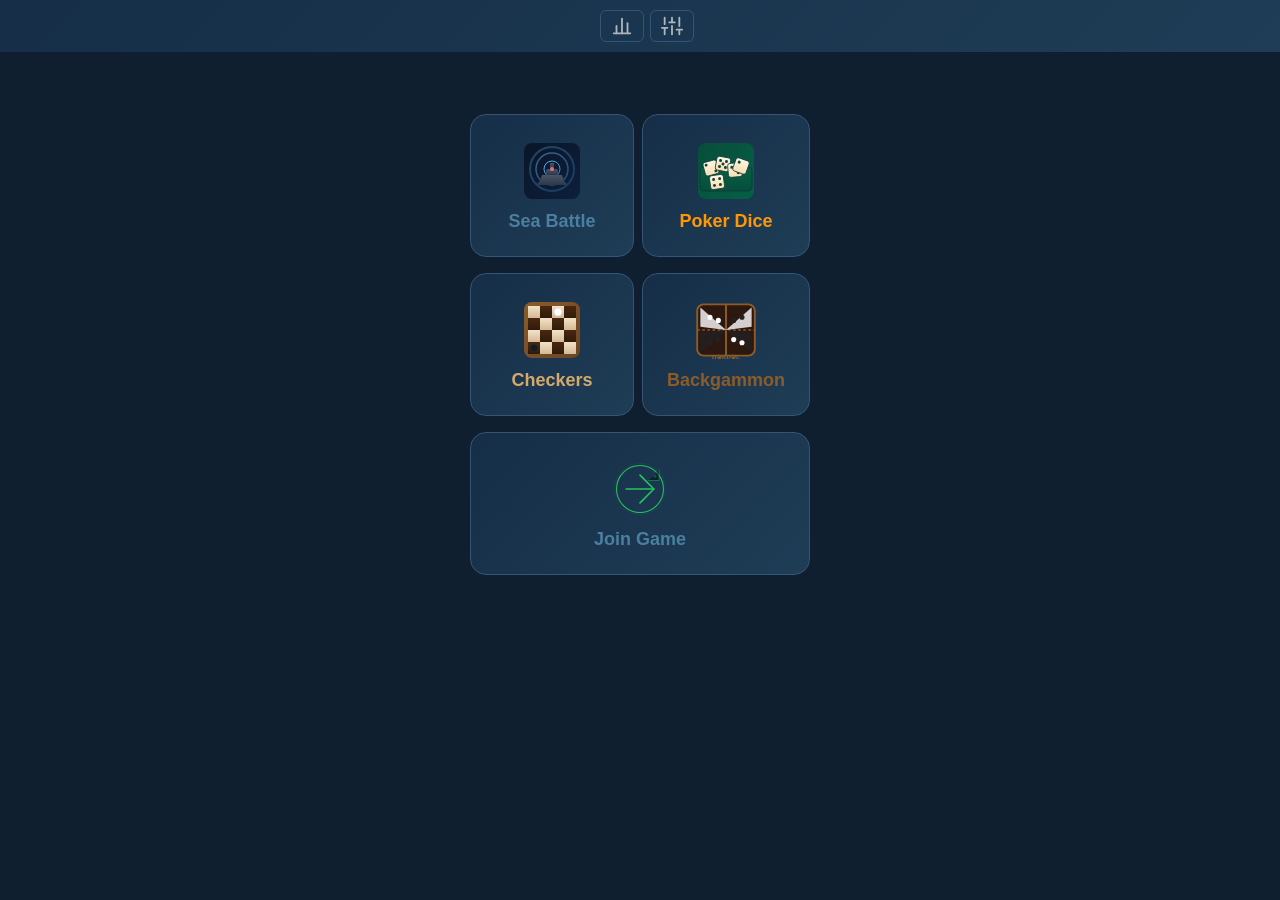
==== commit c0d97f8f: "Redraw top-bar icons (Stats/Settings/Help) with unique SVGs, bump size to 22px" ====
--- a/static/index.html
+++ b/static/index.html
@@ -23,9 +23,9 @@
   <div class="header-controls">
     <button class="top-btn" id="stripLockBtn" title="Unlock" onclick="tapStripLock()" style="display:none">🔒</button>
     <span class="player-name" id="playerName"></span>
-    <button class="top-btn" onclick="showStats()" title="Stats"><svg viewBox="0 0 24 24" fill="none" stroke="currentColor" stroke-width="2" stroke-linecap="round" stroke-linejoin="round"><path d="M6 9H4.5a2.5 2.5 0 0 1 0-5H6"/><path d="M18 9h1.5a2.5 2.5 0 0 0 0-5H18"/><path d="M4 22h16"/><path d="M10 14.66V17c0 .55-.47.98-.97 1.21C7.85 18.75 7 20.24 7 22"/><path d="M14 14.66V17c0 .55.47.98.97 1.21C16.15 18.75 17 20.24 17 22"/><path d="M18 2H6v7a6 6 0 0 0 12 0V2Z"/></svg></button>
-    <button class="top-btn" onclick="showSettings()" title="Settings"><svg viewBox="0 0 24 24" fill="none" stroke="currentColor" stroke-width="2" stroke-linecap="round" stroke-linejoin="round"><circle cx="12" cy="12" r="3"/><path d="M19.4 15a1.65 1.65 0 0 0 .33 1.82l.06.06a2 2 0 0 1-2.83 2.83l-.06-.06a1.65 1.65 0 0 0-1.82-.33 1.65 1.65 0 0 0-1 1.51V21a2 2 0 0 1-4 0v-.09A1.65 1.65 0 0 0 9 19.4a1.65 1.65 0 0 0-1.82.33l-.06.06a2 2 0 0 1-2.83-2.83l.06-.06A1.65 1.65 0 0 0 4.68 15a1.65 1.65 0 0 0-1.51-1H3a2 2 0 0 1 0-4h.09A1.65 1.65 0 0 0 4.6 9a1.65 1.65 0 0 0-.33-1.82l-.06-.06a2 2 0 0 1 2.83-2.83l.06.06A1.65 1.65 0 0 0 9 4.68a1.65 1.65 0 0 0 1-1.51V3a2 2 0 0 1 4 0v.09a1.65 1.65 0 0 0 1 1.51 1.65 1.65 0 0 0 1.82-.33l.06-.06a2 2 0 0 1 2.83 2.83l-.06.06A1.65 1.65 0 0 0 19.4 9a1.65 1.65 0 0 0 1.51 1H21a2 2 0 0 1 0 4h-.09a1.65 1.65 0 0 0-1.51 1z"/></svg></button>
-    <button class="top-btn" id="helpBtn" onclick="showHelp()" title="Help" style="display:none"><svg viewBox="0 0 24 24" fill="none" stroke="currentColor" stroke-width="2" stroke-linecap="round" stroke-linejoin="round"><path d="M4 19.5A2.5 2.5 0 0 1 6.5 17H20"/><path d="M6.5 2H20v20H6.5A2.5 2.5 0 0 1 4 19.5v-15A2.5 2.5 0 0 1 6.5 2z"/><line x1="8" y1="7" x2="16" y2="7"/><line x1="8" y1="11" x2="14" y2="11"/></svg></button>
+    <button class="top-btn" onclick="showStats()" title="Stats"><svg viewBox="0 0 24 24" fill="none" stroke="currentColor" stroke-width="2" stroke-linecap="round" stroke-linejoin="round"><line x1="6" y1="20" x2="6" y2="12"/><line x1="12" y1="20" x2="12" y2="4"/><line x1="18" y1="20" x2="18" y2="9"/><line x1="3" y1="20" x2="21" y2="20"/></svg></button>
+    <button class="top-btn" onclick="showSettings()" title="Settings"><svg viewBox="0 0 24 24" fill="none" stroke="currentColor" stroke-width="2" stroke-linecap="round" stroke-linejoin="round"><line x1="4" y1="21" x2="4" y2="14"/><line x1="4" y1="10" x2="4" y2="3"/><line x1="12" y1="21" x2="12" y2="12"/><line x1="12" y1="8" x2="12" y2="3"/><line x1="20" y1="21" x2="20" y2="16"/><line x1="20" y1="12" x2="20" y2="3"/><line x1="1" y1="14" x2="7" y2="14"/><line x1="9" y1="8" x2="15" y2="8"/><line x1="17" y1="16" x2="23" y2="16"/></svg></button>
+    <button class="top-btn" id="helpBtn" onclick="showHelp()" title="Help" style="display:none"><svg viewBox="0 0 24 24" fill="none" stroke="currentColor" stroke-width="2" stroke-linecap="round" stroke-linejoin="round"><circle cx="12" cy="12" r="10"/><path d="M9.09 9a3 3 0 0 1 5.83 1c0 2-3 3-3 3"/><line x1="12" y1="17" x2="12.01" y2="17"/></svg></button>
   </div>
   <div class="sub" id="gameInfo">—</div>
 </div>
--- a/static/style.css
+++ b/static/style.css
@@ -112,7 +112,7 @@
 .lang-btn.active{background:var(--color-btn-primary-1);border-color:var(--accent-primary);color:#fff}
 .header-controls{position:relative;z-index:1;display:flex;gap:6px;justify-content:center;align-items:center;flex-wrap:nowrap;padding:2px 0}
 .top-btn{position:relative;background:transparent;border:1px solid var(--border-color);color:var(--text-secondary);padding:4px 10px;border-radius:6px;font-size:16px;cursor:pointer;transition:.15s;touch-action:manipulation}
-.top-btn svg{display:block;width:18px;height:18px;vertical-align:middle}
+.top-btn svg{display:block;width:22px;height:22px;vertical-align:middle}
 /* Expand the tappable hit-area to ~44pt without changing the visual size
    (Apple HIG / Material minimum for touch targets). */
 .top-btn::before{content:'';position:absolute;inset:-10px}
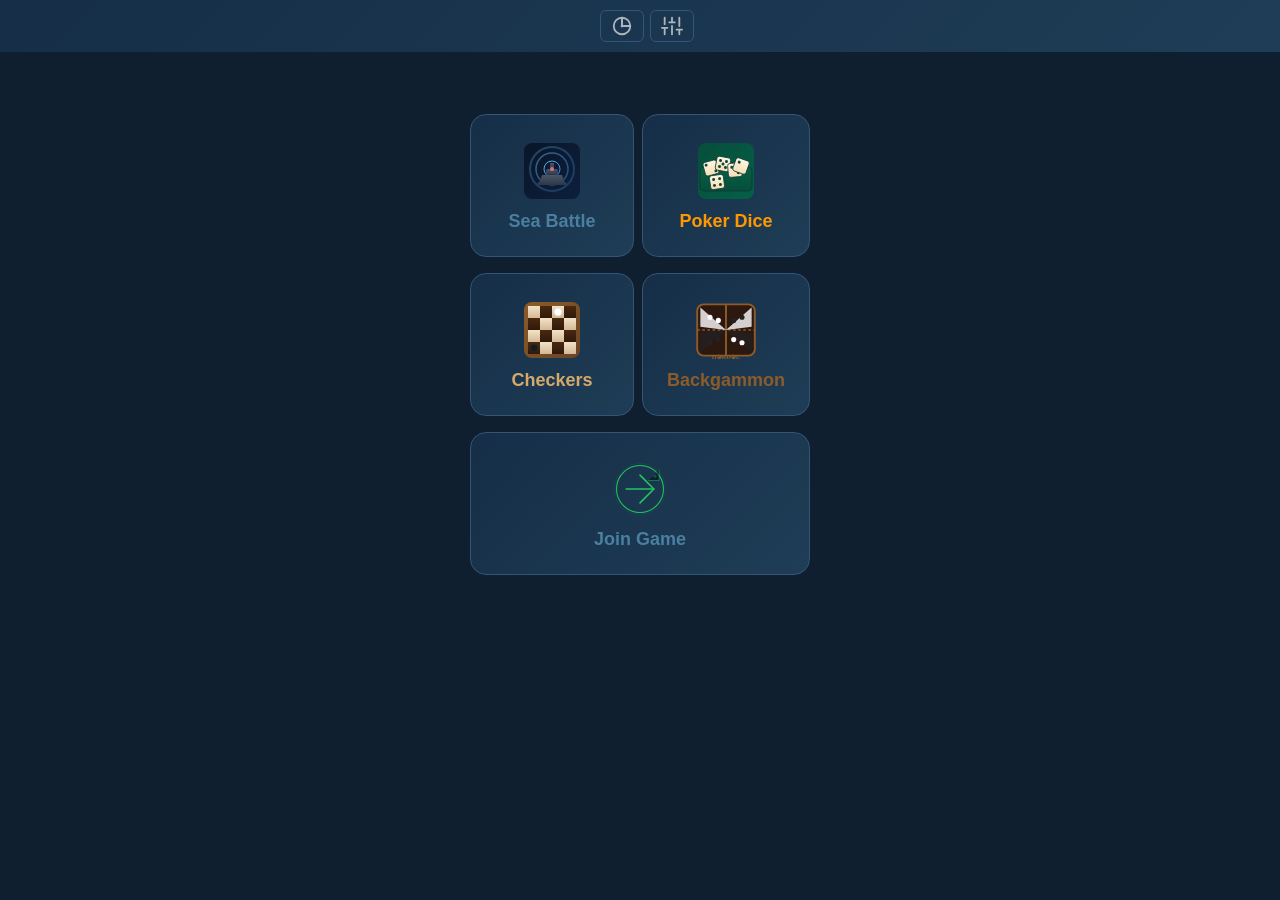
==== commit c7f04f2b: "Stats icon -> pie chart; compact settings modal with section chips" ====
--- a/static/index.html
+++ b/static/index.html
@@ -23,7 +23,7 @@
   <div class="header-controls">
     <button class="top-btn" id="stripLockBtn" title="Unlock" onclick="tapStripLock()" style="display:none">🔒</button>
     <span class="player-name" id="playerName"></span>
-    <button class="top-btn" onclick="showStats()" title="Stats"><svg viewBox="0 0 24 24" fill="none" stroke="currentColor" stroke-width="2" stroke-linecap="round" stroke-linejoin="round"><line x1="6" y1="20" x2="6" y2="12"/><line x1="12" y1="20" x2="12" y2="4"/><line x1="18" y1="20" x2="18" y2="9"/><line x1="3" y1="20" x2="21" y2="20"/></svg></button>
+    <button class="top-btn" onclick="showStats()" title="Stats"><svg viewBox="0 0 24 24" fill="none" stroke="currentColor" stroke-width="2" stroke-linecap="round" stroke-linejoin="round"><path d="M12 3a9 9 0 1 0 9 9h-9z"/><path d="M12 3v9h9A9 9 0 0 0 12 3z"/><circle cx="12" cy="12" r="1.5" fill="currentColor" stroke="none"/></svg></button>
     <button class="top-btn" onclick="showSettings()" title="Settings"><svg viewBox="0 0 24 24" fill="none" stroke="currentColor" stroke-width="2" stroke-linecap="round" stroke-linejoin="round"><line x1="4" y1="21" x2="4" y2="14"/><line x1="4" y1="10" x2="4" y2="3"/><line x1="12" y1="21" x2="12" y2="12"/><line x1="12" y1="8" x2="12" y2="3"/><line x1="20" y1="21" x2="20" y2="16"/><line x1="20" y1="12" x2="20" y2="3"/><line x1="1" y1="14" x2="7" y2="14"/><line x1="9" y1="8" x2="15" y2="8"/><line x1="17" y1="16" x2="23" y2="16"/></svg></button>
     <button class="top-btn" id="helpBtn" onclick="showHelp()" title="Help" style="display:none"><svg viewBox="0 0 24 24" fill="none" stroke="currentColor" stroke-width="2" stroke-linecap="round" stroke-linejoin="round"><circle cx="12" cy="12" r="10"/><path d="M9.09 9a3 3 0 0 1 5.83 1c0 2-3 3-3 3"/><line x1="12" y1="17" x2="12.01" y2="17"/></svg></button>
   </div>
--- a/static/style.css
+++ b/static/style.css
@@ -133,6 +133,15 @@
 .sett-row:last-child{border-bottom:none}
 .sett-input{width:100%;box-sizing:border-box;padding:8px 10px;border-radius:6px;border:1px solid var(--border-color);background:var(--bg-input,#1b2030);color:var(--text-primary,#fff);font-size:14px}
 .sett-val{font-size:20px}
+/* Compact settings layout: small section captions + chip groups */
+.settings-compact{padding:18px 16px}
+.settings-compact h2{font-size:18px;margin-bottom:10px}
+.sett-sec{font-size:11px;text-transform:uppercase;letter-spacing:.5px;color:var(--text-muted);margin:12px 0 6px}
+.sett-chips{display:flex;gap:6px;flex-wrap:wrap}
+.sett-chip{flex:1 1 auto;min-width:0;padding:9px 10px;border:1px solid var(--border-color);border-radius:8px;background:transparent;color:var(--text-secondary);font-size:13px;font-weight:600;cursor:pointer;transition:.15s;touch-action:manipulation;white-space:nowrap}
+.sett-chip.on{background:var(--color-btn-primary-1);border-color:var(--accent-primary);color:#fff}
+.sett-name-row{display:flex;flex-direction:column;gap:4px;margin-top:14px}
+.settings-close{margin-top:14px;width:100%}
 .btn-link{background:none;border:none;color:var(--text-muted);font-size:20px;cursor:pointer;padding:4px 8px;transition:.15s}
 .cell{border-radius:2px;aspect-ratio:1;display:flex;align-items:center;justify-content:center;font-size:clamp(14px,4vw,22px);cursor:pointer;transition:background .12s;background:var(--bg-board-alt);user-select:none}
    .cell.empty{background:var(--bg-board-alt)}
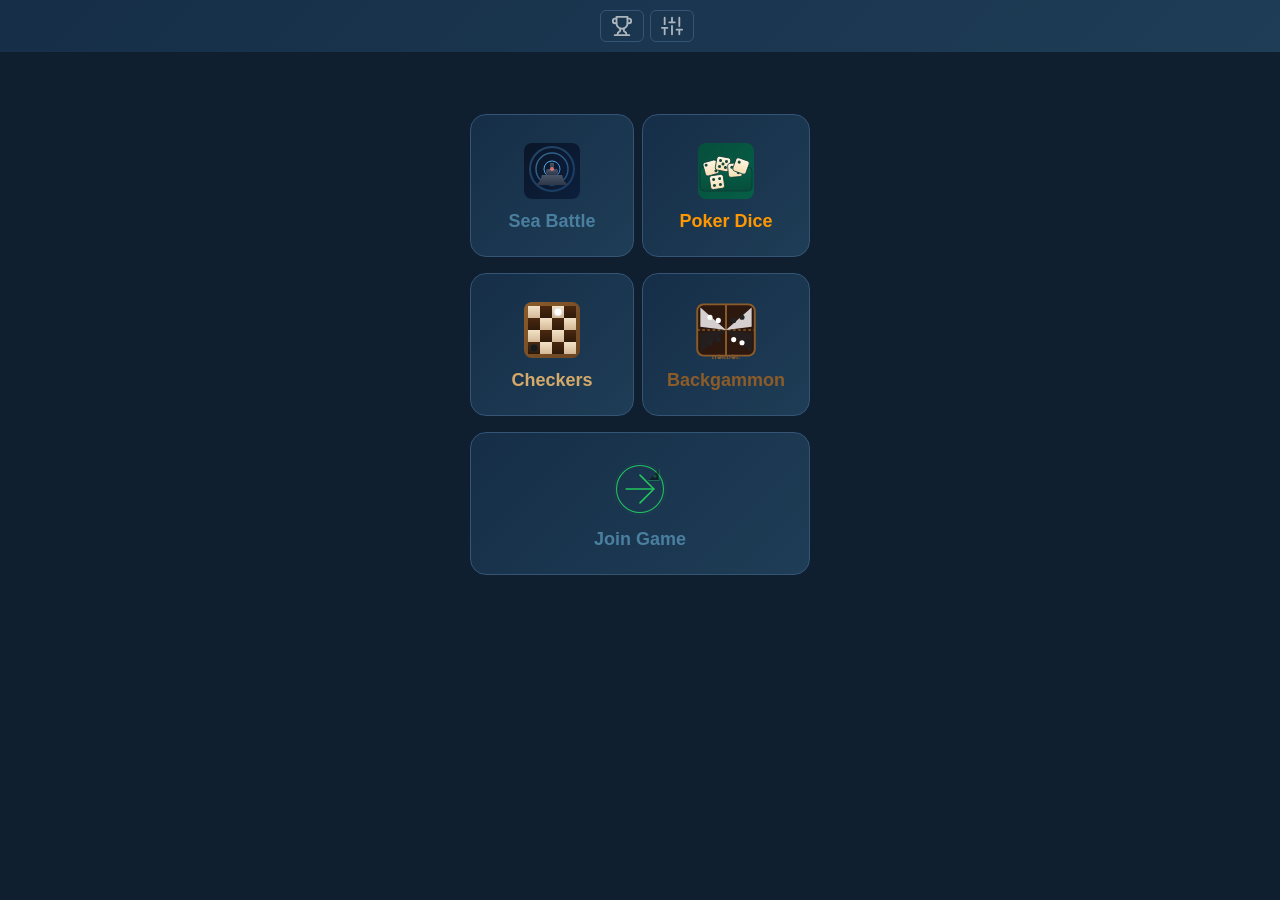
==== commit 82c7261b: "UI fixes: trophy stats icon; fix die class concat bug (roll-die3d + roll-die-pending now separate) s" ====
--- a/static/index.html
+++ b/static/index.html
@@ -5,8 +5,8 @@
 <meta name="viewport" content="width=device-width, initial-scale=1.0, maximum-scale=1, user-scalable=no, viewport-fit=cover">
 <title>Games</title>
 <!-- Preload the 6 menu icons so they start fetching in parallel with the
-     HTML/CSS instead of only after showMainMenu() runs and inserts <img>
-     tags. This removes the visible "blank then icons pop in" delay. -->
+ HTML/CSS instead of only after showMainMenu() runs and inserts <img>
+ tags. This removes the visible "blank then icons pop in" delay. -->
 <link rel="preload" as="image" href="/static/sb-navy.svg">
 <link rel="preload" as="image" href="/static/pd-green.svg">
 <link rel="preload" as="image" href="/static/checkers-icon.svg">
@@ -20,45 +20,45 @@
 </head>
 <body>
 <div class="header" id="header" role="banner">
-  <div class="header-controls">
-    <button class="top-btn" id="stripLockBtn" title="Unlock" onclick="tapStripLock()" style="display:none">🔒</button>
-    <span class="player-name" id="playerName"></span>
-    <button class="top-btn" onclick="showStats()" title="Stats"><svg viewBox="0 0 24 24" fill="none" stroke="currentColor" stroke-width="2" stroke-linecap="round" stroke-linejoin="round"><path d="M12 3a9 9 0 1 0 9 9h-9z"/><path d="M12 3v9h9A9 9 0 0 0 12 3z"/><circle cx="12" cy="12" r="1.5" fill="currentColor" stroke="none"/></svg></button>
-    <button class="top-btn" onclick="showSettings()" title="Settings"><svg viewBox="0 0 24 24" fill="none" stroke="currentColor" stroke-width="2" stroke-linecap="round" stroke-linejoin="round"><line x1="4" y1="21" x2="4" y2="14"/><line x1="4" y1="10" x2="4" y2="3"/><line x1="12" y1="21" x2="12" y2="12"/><line x1="12" y1="8" x2="12" y2="3"/><line x1="20" y1="21" x2="20" y2="16"/><line x1="20" y1="12" x2="20" y2="3"/><line x1="1" y1="14" x2="7" y2="14"/><line x1="9" y1="8" x2="15" y2="8"/><line x1="17" y1="16" x2="23" y2="16"/></svg></button>
-    <button class="top-btn" id="helpBtn" onclick="showHelp()" title="Help" style="display:none"><svg viewBox="0 0 24 24" fill="none" stroke="currentColor" stroke-width="2" stroke-linecap="round" stroke-linejoin="round"><circle cx="12" cy="12" r="10"/><path d="M9.09 9a3 3 0 0 1 5.83 1c0 2-3 3-3 3"/><line x1="12" y1="17" x2="12.01" y2="17"/></svg></button>
-  </div>
-  <div class="sub" id="gameInfo">—</div>
+ <div class="header-controls">
+ <button class="top-btn lock-btn" id="stripLockBtn" title="Unlock" onclick="tapStripLock()" style="display:none"><svg viewBox="0 0 24 24" fill="none" stroke="currentColor" stroke-width="2" stroke-linecap="round" stroke-linejoin="round"><rect x="5" y="11" width="14" height="9" rx="2"/><path d="M8 11V8a4 4 0 0 1 8 0v3"/><circle cx="12" cy="15.5" r="1.2" fill="currentColor" stroke="none"/></svg></button>
+ <span class="player-name" id="playerName"></span>
+ <button class="top-btn" onclick="showStats()" title="Stats"><svg viewBox="0 0 24 24" fill="none" stroke="currentColor" stroke-width="2" stroke-linecap="round" stroke-linejoin="round"><path d="M6 9H4.5a2.5 2.5 0 0 1 0-5H6"/><path d="M18 9h1.5a2.5 2.5 0 0 0 0-5H18"/><path d="M4 22h16"/><path d="M10 14.66V17c0 .55-.47.98-.97 1.21C7.85 18.75 7 20.24 7 22"/><path d="M14 14.66V17c0 .55.47.98.97 1.21C16.15 18.75 17 20.24 17 22"/><path d="M18 2H6v7a6 6 0 0 0 12 0V2Z"/></svg></button>
+ <button class="top-btn" onclick="showSettings()" title="Settings"><svg viewBox="0 0 24 24" fill="none" stroke="currentColor" stroke-width="2" stroke-linecap="round" stroke-linejoin="round"><line x1="4" y1="21" x2="4" y2="14"/><line x1="4" y1="10" x2="4" y2="3"/><line x1="12" y1="21" x2="12" y2="12"/><line x1="12" y1="8" x2="12" y2="3"/><line x1="20" y1="21" x2="20" y2="16"/><line x1="20" y1="12" x2="20" y2="3"/><line x1="1" y1="14" x2="7" y2="14"/><line x1="9" y1="8" x2="15" y2="8"/><line x1="17" y1="16" x2="23" y2="16"/></svg></button>
+ <button class="top-btn" id="helpBtn" onclick="showHelp()" title="Help" style="display:none"><svg viewBox="0 0 24 24" fill="none" stroke="currentColor" stroke-width="2" stroke-linecap="round" stroke-linejoin="round"><circle cx="12" cy="12" r="10"/><path d="M9.09 9a3 3 0 0 1 5.83 1c0 2-3 3-3 3"/><line x1="12" y1="17" x2="12.01" y2="17"/></svg></button>
+ </div>
+ <div class="sub" id="gameInfo">—</div>
 </div>
 
 <div class="main" id="app" role="main">
-  <div class="status" id="status">🔱 ...</div>
-  <div class="board-wrap hidden" id="ownBoardWrap">
-    <div class="board-label" id="lblOwn">🚢</div>
-    <div class="board" id="ownBoard"></div>
-  </div>
-  <div class="board-wrap hidden" id="oppBoardWrap">
-    <div class="board-label" id="lblOpp">🎯</div>
-    <div class="board" id="oppBoard"></div>
-  </div>
-  <div id="sbOppHistory" class="pd-opp-history" aria-live="polite"></div>
-  <!-- Legend removed per request -->
-   <div class="btn-row" id="actions"></div>
-    <div id="pdArea" style="display:none">
-    <div id="pdScorecardContainer"></div>
-    <div class="pd-dice" id="pdDice"></div>
-    <div id="pdOppHistory"></div>
-    <div class="pd-result" id="pdResult"></div>
-    <div class="btn-row" id="pdActions" style="margin-top:14px"></div>
-  </div>
-  <div id="ckArea" style="display:none">
-    <div class="ck-board" id="ckBoard"></div>
-    <div class="btn-row" id="ckActions" style="margin-top:14px;min-height:120px"></div>
-  </div>
-   <div id="bgArea" style="display:none">
-     <div id="bgBoard"></div>
-    <div class="btn-row" id="bgActions" style="margin-top:14px;min-height:120px"></div>
-  </div>
-  </div>
+ <div class="status" id="status"> ...</div>
+ <div class="board-wrap hidden" id="ownBoardWrap">
+ <div class="board-label" id="lblOwn"></div>
+ <div class="board" id="ownBoard"></div>
+ </div>
+ <div class="board-wrap hidden" id="oppBoardWrap">
+ <div class="board-label" id="lblOpp"></div>
+ <div class="board" id="oppBoard"></div>
+ </div>
+ <div id="sbOppHistory" class="pd-opp-history" aria-live="polite"></div>
+ <!-- Legend removed per request -->
+ <div class="btn-row" id="actions"></div>
+ <div id="pdArea" style="display:none">
+ <div id="pdScorecardContainer"></div>
+ <div class="pd-dice" id="pdDice"></div>
+ <div id="pdOppHistory"></div>
+ <div class="pd-result" id="pdResult"></div>
+ <div class="btn-row" id="pdActions" style="margin-top:14px"></div>
+ </div>
+ <div id="ckArea" style="display:none">
+ <div class="ck-board" id="ckBoard"></div>
+ <div class="btn-row" id="ckActions" style="margin-top:14px;min-height:120px"></div>
+ </div>
+ <div id="bgArea" style="display:none">
+ <div id="bgBoard"></div>
+ <div class="btn-row" id="bgActions" style="margin-top:14px;min-height:120px"></div>
+ </div>
+ </div>
 
 
 <script defer src="/static/poker_dice.js?v=__ASSET_VERSION__"></script>
--- a/static/style.css
+++ b/static/style.css
@@ -1,102 +1,102 @@
 :root {
-  /* Matches .palette-ocean (the default theme applied by initTheme()) so
-     there is no flash of different colours before that class is added on
-     load -- these bare values are the fallback for the instant before JS
-     runs, not a distinct theme of their own. */
-  --bg-dark: #0f1f30;
-  --bg-board: #162e48;
-  --bg-board-alt: #1f3d56;
-  --border-color: #345575;
-  --accent-primary: #4a7fa0;
-  --accent-primary-light: #6a9db8;
-  --accent-primary-alt: #3d6d8c;
-  --text-muted: #6b7d8a;
-  --text-secondary: #acb5bc;
-  --text-tertiary: #95a0a8;
-  --text-hint: #8a99a8;
-  --color-ship: #3d7d50;
-  --color-hit: #b04040;
-  --color-sunk-dark: #1c2328;
-  --color-btn-primary-1: #3d6b8a;
-  --color-btn-primary-2: #345a78;
-  --color-btn-success-1: #3d7d50;
-  --color-btn-success-2: #336b44;
-  --color-btn-outline-border: #3d6d8c;
-  --color-warning: #b89448;
-  --color-header-grad-1: #162e48;
-  --color-header-grad-2: #1f3d56;
+ /* Matches .palette-ocean (the default theme applied by initTheme()) so
+ there is no flash of different colours before that class is added on
+ load -- these bare values are the fallback for the instant before JS
+ runs, not a distinct theme of their own. */
+ --bg-dark: #0f1f30;
+ --bg-board: #162e48;
+ --bg-board-alt: #1f3d56;
+ --border-color: #345575;
+ --accent-primary: #4a7fa0;
+ --accent-primary-light: #6a9db8;
+ --accent-primary-alt: #3d6d8c;
+ --text-muted: #6b7d8a;
+ --text-secondary: #acb5bc;
+ --text-tertiary: #95a0a8;
+ --text-hint: #8a99a8;
+ --color-ship: #3d7d50;
+ --color-hit: #b04040;
+ --color-sunk-dark: #1c2328;
+ --color-btn-primary-1: #3d6b8a;
+ --color-btn-primary-2: #345a78;
+ --color-btn-success-1: #3d7d50;
+ --color-btn-success-2: #336b44;
+ --color-btn-outline-border: #3d6d8c;
+ --color-warning: #b89448;
+ --color-header-grad-1: #162e48;
+ --color-header-grad-2: #1f3d56;
 }
 
 :root.palette-ocean {
-  --bg-dark: #0f1f30;
-  --bg-board: #162e48;
-  --bg-board-alt: #1f3d56;
-  --border-color: #345575;
-  --accent-primary: #4a7fa0;
-  --accent-primary-light: #6a9db8;
-  --accent-primary-alt: #3d6d8c;
-  --text-muted: #6b7d8a;
-  --text-secondary: #acb5bc;
-  --text-tertiary: #95a0a8;
-  --text-hint: #8a99a8;
-  --color-ship: #3d7d50;
-  --color-hit: #b04040;
-  --color-sunk-dark: #1c2328;
-  --color-btn-primary-1: #3d6b8a;
-  --color-btn-primary-2: #345a78;
-  --color-btn-success-1: #3d7d50;
-  --color-btn-success-2: #336b44;
-  --color-btn-outline-border: #3d6d8c;
-  --color-warning: #b89448;
-  --color-header-grad-1: #162e48;
-  --color-header-grad-2: #1f3d56;
+ --bg-dark: #0f1f30;
+ --bg-board: #162e48;
+ --bg-board-alt: #1f3d56;
+ --border-color: #345575;
+ --accent-primary: #4a7fa0;
+ --accent-primary-light: #6a9db8;
+ --accent-primary-alt: #3d6d8c;
+ --text-muted: #6b7d8a;
+ --text-secondary: #acb5bc;
+ --text-tertiary: #95a0a8;
+ --text-hint: #8a99a8;
+ --color-ship: #3d7d50;
+ --color-hit: #b04040;
+ --color-sunk-dark: #1c2328;
+ --color-btn-primary-1: #3d6b8a;
+ --color-btn-primary-2: #345a78;
+ --color-btn-success-1: #3d7d50;
+ --color-btn-success-2: #336b44;
+ --color-btn-outline-border: #3d6d8c;
+ --color-warning: #b89448;
+ --color-header-grad-1: #162e48;
+ --color-header-grad-2: #1f3d56;
 }
 
 :root.palette-forest {
-  --bg-dark: #0d1117;
-  --bg-board: #1a1a2e;
-  --bg-board-alt: #16242e;
-  --border-color: #1a3a2a;
-  --accent-primary: #00d084;
-  --accent-primary-light: #4ae0a0;
-  --accent-primary-alt: #00b873;
-  --text-muted: #7d9b8b;
-  --text-secondary: #a8c4b4;
-  --text-tertiary: #8aa898;
-  --text-hint: #8fbfa8;
-  --color-ship: #2d5a3d;
-  --color-hit: #ff4757;
-  --color-sunk-dark: #0a0f0a;
-  --color-btn-primary-1: #1a5a3a;
-  --color-btn-primary-2: #20754a;
-  --color-btn-success-1: #2d7d50;
-  --color-btn-success-2: #23914a;
-  --color-btn-outline-border: #00d084;
-  --color-warning: #ffa502;
-  --color-header-grad-1: #1a1a2e;
-  --color-header-grad-2: #16242e;
+ --bg-dark: #0d1117;
+ --bg-board: #1a1a2e;
+ --bg-board-alt: #16242e;
+ --border-color: #1a3a2a;
+ --accent-primary: #00d084;
+ --accent-primary-light: #4ae0a0;
+ --accent-primary-alt: #00b873;
+ --text-muted: #7d9b8b;
+ --text-secondary: #a8c4b4;
+ --text-tertiary: #8aa898;
+ --text-hint: #8fbfa8;
+ --color-ship: #2d5a3d;
+ --color-hit: #ff4757;
+ --color-sunk-dark: #0a0f0a;
+ --color-btn-primary-1: #1a5a3a;
+ --color-btn-primary-2: #20754a;
+ --color-btn-success-1: #2d7d50;
+ --color-btn-success-2: #23914a;
+ --color-btn-outline-border: #00d084;
+ --color-warning: #ffa502;
+ --color-header-grad-1: #1a1a2e;
+ --color-header-grad-2: #16242e;
 }
 
 *{margin:0;padding:0;box-sizing:border-box}
 :focus-visible{outline:2px solid var(--accent-primary);outline-offset:2px}
 :focus:not(:focus-visible){outline:none}
 /* Utility class for hiding elements consistently (replaces ad-hoc inline
-   style.display='none'/'block' toggles on the board wrappers). */
+ style.display='none'/'block'toggles on the board wrappers). */
 .hidden{display:none!important}
 @media (hover:hover) and (pointer:fine){
-  .top-btn:hover{border-color:var(--accent-primary);color:var(--accent-primary)}
-  .btn-link:hover{color:var(--accent-primary)}
-  .game-card:hover{transform:translateY(-2px);border-color:var(--accent-primary)}
-  .active-game-row:hover{border-color:var(--accent-primary)}
-  .pd-scorecard tr.available:hover{background:var(--bg-board-alt)}
-  .theme-btn:hover{border-color:var(--accent-primary);color:var(--accent-primary)}
-  .pd-dot-die:hover{transform:scale(1.08)}
-  .btn.quit-btn:hover{background:#c62828;color:#fff;transition:all 0.2s}
-  .active-game-exit:hover{background:var(--color-btn-danger-1,#c0392b);color:#fff}
-  .bg-checker:hover{transform:scale(1.12)}
+ .top-btn:hover{border-color:var(--accent-primary);color:var(--accent-primary)}
+ .btn-link:hover{color:var(--accent-primary)}
+ .game-card:hover{transform:translateY(-2px);border-color:var(--accent-primary)}
+ .active-game-row:hover{border-color:var(--accent-primary)}
+ .pd-scorecard tr.available:hover{background:var(--bg-board-alt)}
+ .theme-btn:hover{border-color:var(--accent-primary);color:var(--accent-primary)}
+ .pd-dot-die:hover{transform:scale(1.08)}
+ .btn.quit-btn:hover{background:#c62828;color:#fff;transition:all 0.2s}
+ .active-game-exit:hover{background:var(--color-btn-danger-1,#c0392b);color:#fff}
+ .bg-checker:hover{transform:scale(1.12)}
 }
 /* Press/active feedback (placed outside the (hover:hover) query so it also
-   works on touch devices, which is the whole point of :active here). */
+ works on touch devices, which is the whole point of :active here). */
 .game-card:active{transform:scale(.97);}
 .pd-scorecard tr.available:active{background:var(--bg-board-alt);}
 body{font-family:-apple-system,BlinkMacSystemFont,'Segoe UI',Roboto,sans-serif;background:var(--bg-dark);color:#fff;min-height:100vh;display:flex;flex-direction:column;align-items:center;overflow-x:hidden;transition:background 0.3s ease}
@@ -112,19 +112,23 @@
 .lang-btn.active{background:var(--color-btn-primary-1);border-color:var(--accent-primary);color:#fff}
 .header-controls{position:relative;z-index:1;display:flex;gap:6px;justify-content:center;align-items:center;flex-wrap:nowrap;padding:2px 0}
 .top-btn{position:relative;background:transparent;border:1px solid var(--border-color);color:var(--text-secondary);padding:4px 10px;border-radius:6px;font-size:16px;cursor:pointer;transition:.15s;touch-action:manipulation}
+.top-btn.lock-btn{border:none;background:none;padding:4px;color:var(--text-secondary)}
 .top-btn svg{display:block;width:22px;height:22px;vertical-align:middle}
 /* Expand the tappable hit-area to ~44pt without changing the visual size
-   (Apple HIG / Material minimum for touch targets). */
+ (Apple HIG / Material minimum for touch targets). */
 .top-btn::before{content:'';position:absolute;inset:-10px}
 .top-btn.strip-unlocked{color:#43d17a;border-color:#43d17a;box-shadow:0 0 10px rgba(67,209,122,.7);animation:stripUnlockPulse 1.1s ease-in-out infinite}
+/* Lock button: icon only, never a box/outline — just the padlock glyph, which
+   turns green (no border, no glow) when unlocked. */
+.top-btn.lock-btn.strip-unlocked{border:none;box-shadow:none;animation:none;color:#43d17a}
 @keyframes stripUnlockPulse{0%,100%{box-shadow:0 0 8px rgba(67,209,122,.5)}50%{box-shadow:0 0 16px rgba(67,209,122,.95)}}
-.main{flex:1;width:100%;max-width:480px;padding:8px 12px 80px;display:flex;flex-direction:column;align-items:center}
+.main{flex:1;width:100%;max-width:680px;padding:8px 12px 80px;display:flex;flex-direction:column;align-items:center}
 .status{text-align:center;padding:6px 0;font-size:14px;color:var(--text-secondary);min-height:28px}
 .status.battle{color:var(--color-warning);font-weight:600}
 .result-notice{width:100%;padding:14px;border-radius:10px;text-align:center;font-size:16px;font-weight:700;border:1px solid var(--border-color)}
 .result-notice.win{background:rgba(76,175,80,.18);color:#81c784;border-color:#4caf50}
 .result-notice.lose{background:rgba(229,57,53,.16);color:#ef9a9a;border-color:#e53935}
-.board-wrap{width:100%;max-width:340px;margin:4px 0}
+.board-wrap{width:100%;max-width:340px;margin:4px 0;transition:opacity .35s ease, transform .35s ease}
 .board-label{font-size:11px;text-transform:uppercase;letter-spacing:1px;color:var(--text-muted);padding:2px 0 4px;text-align:center}
 .board{display:grid;grid-template-columns:repeat(10,1fr);grid-template-rows:repeat(10,1fr);gap:1px;width:100%;aspect-ratio:1;background:var(--bg-board);padding:2px;border-radius:8px;border:1px solid var(--border-color)}
 .board.my-turn{animation:pulse-glow 1.5s ease-in-out infinite}
@@ -144,31 +148,31 @@
 .settings-close{margin-top:14px;width:100%}
 .btn-link{background:none;border:none;color:var(--text-muted);font-size:20px;cursor:pointer;padding:4px 8px;transition:.15s}
 .cell{border-radius:2px;aspect-ratio:1;display:flex;align-items:center;justify-content:center;font-size:clamp(14px,4vw,22px);cursor:pointer;transition:background .12s;background:var(--bg-board-alt);user-select:none}
-   .cell.empty{background:var(--bg-board-alt)}
+ .cell.empty{background:var(--bg-board-alt)}
  .cell.ship{background:var(--color-ship);outline:1px solid rgba(255,255,255,.25);outline-offset:-1px}
-  .cell.strip-ship{background:#e91e63;border-radius:4px;outline:1px solid rgba(255,255,255,.3);outline-offset:-1px}
-  .cell.mine{background:#ff9800;border-radius:4px;position:relative}
-  .cell.mine::after{content:'💣';position:absolute;font-size:clamp(12px,3.5vw,20px);top:50%;left:50%;transform:translate(-50%,-50%)}
+ .cell.strip-ship{background:#e91e63;border-radius:4px;outline:1px solid rgba(255,255,255,.3);outline-offset:-1px}
+ .cell.mine{background:#ff9800;border-radius:4px;position:relative}
+ .cell.mine::after{content:'';position:absolute;font-size:clamp(12px,3.5vw,20px);top:50%;left:50%;transform:translate(-50%,-50%)}
  .cell.hit{background:var(--color-hit)}
  .cell.miss{background:var(--bg-board);opacity:.4}
  .cell.sunk{background:var(--color-sunk-dark);border:1px solid #424242}
-  .cell.dead{background:var(--bg-board);opacity:.4}
-  /* At game over the opponent's still-floating ships are revealed so the
-     loser can see the full enemy layout. Ring them clearly so they are not
-     mistaken for the player's own (already-sunk) fleet. */
-  .cell.enemy-reveal{outline:2px solid var(--accent-primary);outline-offset:-2px;box-shadow:inset 0 0 0 2px rgba(255,255,255,.25)}
-  .cell.enemy-reveal.mine{outline-color:#ff6f00}
+ .cell.dead{background:var(--bg-board);opacity:.4}
+ /* At game over the opponent's still-floating ships are revealed so the
+ loser can see the full enemy layout. Ring them clearly so they are not
+ mistaken for the player's own (already-sunk) fleet. */
+ .cell.enemy-reveal{outline:2px solid var(--accent-primary);outline-offset:-2px;box-shadow:inset 0 0 0 2px rgba(255,255,255,.25)}
+ .cell.enemy-reveal.mine{outline-color:#ff6f00}
  .cell.highlight{background:#ff9800;border:2px solid #ff6f00;animation:glow 1s ease-in-out infinite}
 .cell.shootable{background:var(--border-color);border:1px solid var(--color-btn-outline-border)}
 /* On touch screens :hover can remain on the last tapped cell, making it look selected. */
 @media (hover:hover) and (pointer:fine){
-  .cell.shootable:hover{background:var(--bg-board-alt);border-color:var(--accent-primary)}
+ .cell.shootable:hover{background:var(--bg-board-alt);border-color:var(--accent-primary)}
 }
  @keyframes glow{0%{box-shadow:0 0 8px rgba(255,152,0,0.6)}50%{box-shadow:0 0 20px rgba(255,152,0,0.9)}100%{box-shadow:0 0 8px rgba(255,152,0,0.6)}}
  .cell.shooting{outline:2px solid var(--accent-primary);outline-offset:-2px;animation:shootPulse .6s ease-in-out infinite}
 @keyframes shootPulse{0%,100%{opacity:1}50%{opacity:.4}}
 /* Highlight the opponent's most recent shot on the player's own board so the
-   "where did they just hit?" feedback matches Checkers/Backgammon move flashes. */
+ "where did they just hit?" feedback matches Checkers/Backgammon move flashes. */
 .cell.enemy-last{animation:sbEnemyFlash 1.2s ease-out 1;box-shadow:0 0 0 2px var(--accent-primary)}
 @keyframes sbEnemyFlash{from{background:var(--accent-primary)}to{background:transparent}}
  .btn-row{display:flex;flex-wrap:wrap;gap:4px;width:100%;max-width:340px;margin-top:8px}
@@ -180,25 +184,25 @@
 .btn:active{transform:scale(.96)}
  .btn:disabled,.btn[disabled]{opacity:.45;cursor:default;pointer-events:none}
 /* Disable the whole action container while a Sea Battle shot is in flight so
-   the player cannot tap surrender/message/quit mid-request. */
+ the player cannot tap surrender/message/quit mid-request. */
 .actions-disabled{pointer-events:none;opacity:.6}
 .btn.primary{background:linear-gradient(135deg,var(--color-btn-primary-1),var(--color-btn-primary-2));color:#fff}
-  .btn.success{background:linear-gradient(135deg,var(--color-btn-success-1),var(--color-btn-success-2));color:#fff}
-  .btn.outline{background:transparent;border:1px solid var(--color-btn-outline-border);color:var(--accent-primary)}
-  .btn.danger{background:transparent;border:1px solid #e53935;color:#e53935}
-  .btn.strip-btn{background:linear-gradient(135deg,#e91e63,#d81b60);color:#fff;border-radius:8px;box-shadow:0 2px 8px rgba(233,30,99,0.3)}
-  .btn.quit-btn{background:transparent;border:1px solid #c62828;color:#c62828}
-  .overlay{position:fixed;top:0;left:0;right:0;bottom:0;background:rgba(0,0,0,.7);display:flex;align-items:center;justify-content:center;z-index:100;padding:20px;animation:overlayIn .2s ease both}
-  @keyframes overlayIn{from{opacity:0}to{opacity:1}}
-  .modal{background:var(--bg-board);border-radius:16px;padding:24px;max-width:360px;width:100%;text-align:center;border:1px solid var(--border-color)}
-  .modal h2{font-size:22px;margin-bottom:8px}
-  .modal p{font-size:14px;color:var(--text-secondary);margin-bottom:16px}
-  .result-icon{font-size:48px;margin-bottom:8px}
-  .legend{display:flex;flex-wrap:wrap;gap:4px 12px;justify-content:center;padding:6px 0;font-size:12px;color:var(--text-tertiary)}
-  .legend span{display:inline-flex;align-items:center;gap:4px}
-  footer{position:fixed;bottom:0;left:0;right:0;padding:8px 16px 12px;background:var(--bg-dark);text-align:center;font-size:11px;color:var(--text-hint);border-top:1px solid var(--border-color)}
-  footer{padding-bottom:calc(12px + env(safe-area-inset-bottom))}
-  .header{padding-top:calc(8px + env(safe-area-inset-top))}
+ .btn.success{background:linear-gradient(135deg,var(--color-btn-success-1),var(--color-btn-success-2));color:#fff}
+ .btn.outline{background:transparent;border:1px solid var(--color-btn-outline-border);color:var(--accent-primary)}
+ .btn.danger{background:transparent;border:1px solid #e53935;color:#e53935}
+ .btn.strip-btn{background:linear-gradient(135deg,#e91e63,#d81b60);color:#fff;border-radius:8px;box-shadow:0 2px 8px rgba(233,30,99,0.3)}
+ .btn.quit-btn{background:transparent;border:1px solid #c62828;color:#c62828}
+ .overlay{position:fixed;top:0;left:0;right:0;bottom:0;background:rgba(0,0,0,.7);display:flex;align-items:center;justify-content:center;z-index:100;padding:20px;animation:overlayIn .2s ease both}
+ @keyframes overlayIn{from{opacity:0}to{opacity:1}}
+ .modal{background:var(--bg-board);border-radius:16px;padding:24px;max-width:360px;width:100%;text-align:center;border:1px solid var(--border-color)}
+ .modal h2{font-size:22px;margin-bottom:8px}
+ .modal p{font-size:14px;color:var(--text-secondary);margin-bottom:16px}
+ .result-icon{font-size:48px;margin-bottom:8px}
+ .legend{display:flex;flex-wrap:wrap;gap:4px 12px;justify-content:center;padding:6px 0;font-size:12px;color:var(--text-tertiary)}
+ .legend span{display:inline-flex;align-items:center;gap:4px}
+ footer{position:fixed;bottom:0;left:0;right:0;padding:8px 16px 12px;background:var(--bg-dark);text-align:center;font-size:11px;color:var(--text-hint);border-top:1px solid var(--border-color)}
+ footer{padding-bottom:calc(12px + env(safe-area-inset-bottom))}
+ .header{padding-top:calc(8px + env(safe-area-inset-top))}
 
 .game-select{display:flex;flex-direction:column;gap:12px;width:100%;max-width:340px;margin-top:20px}
 .game-card{background:linear-gradient(135deg,var(--bg-board),var(--bg-board-alt));border:1px solid var(--border-color);border-radius:16px;padding:24px;text-align:center;cursor:pointer;transition:.2s;touch-action:manipulation}
@@ -243,23 +247,30 @@
 
 .pd-dice{display:flex;gap:8px;justify-content:center;margin:18px auto;flex-wrap:wrap;align-items:center;min-height:min(70px,18vw);width:100%;max-width:340px}
 /* The live dice tray (#pdDice) is the container that pdShowGame/pdAnimateBotTurn
-   build into (it holds the .pd-dot-die elements plus the throw label). Keep it
-   a centered flex row with a stable min-height so the dice never jump vertically
-   when the label text length changes or dice go from empty to filled. */
+ build into (it holds the .pd-dot-die elements plus the throw label). Keep it
+ a centered flex row with a stable min-height so the dice never jump vertically
+ when the label text length changes or dice go from empty to filled. */
 #pdDice{display:flex;flex-wrap:wrap;justify-content:center;align-items:center;min-height:min(70px,18vw);width:100%;max-width:340px;margin:8px auto}
-.pd-dot-die{width:min(52px,14vw);height:min(52px,14vw);aspect-ratio:1;flex-shrink:0;box-sizing:border-box;background:var(--bg-board-alt);border-radius:10px;display:grid;grid-template-rows:1fr 1fr 1fr;grid-template-columns:1fr 1fr 1fr;padding:0;cursor:pointer;transition:.12s;user-select:none;position:relative;overflow:hidden;transform-origin:center center;box-shadow:0 1px 3px rgba(0,0,0,.3)}
-.pd-dot-die .dot{width:9px;height:9px;background:var(--accent-primary-light);border-radius:50%;justify-self:center;align-self:center}
-.pd-dot-die.kept{box-shadow:0 0 0 3px #ffd700,0 0 10px rgba(255,215,0,.35);background:var(--color-btn-primary-1)}
+.pd-dot-die{width:min(52px,14vw);height:min(52px,14vw);aspect-ratio:1;flex-shrink:0;box-sizing:border-box;background:linear-gradient(150deg,#ffffff,#f3ead2 45%,#d6c39a 100%);border-radius:12px;display:grid;grid-template-rows:1fr 1fr 1fr;grid-template-columns:1fr 1fr 1fr;padding:0;cursor:pointer;transition:.12s;user-select:none;position:relative;overflow:hidden;transform-origin:center center;box-shadow:0 8px 18px rgba(0,0,0,.45),inset 0 2px 4px rgba(255,255,255,.95),inset 0 -4px 8px rgba(120,105,70,.4);border:1px solid #b8975f}
+.pd-dot-die .dot{width:9px;height:9px;background:#2b2b2b;border-radius:50%;justify-self:center;align-self:center;filter:drop-shadow(0 1px 1px rgba(0,0,0,.25))}
+.pd-dot-die.kept{box-shadow:0 0 0 3px #ffd700,0 0 14px rgba(255,215,0,.5),inset 0 2px 4px rgba(255,255,255,.95),inset 0 -4px 8px rgba(120,105,70,.4);background:linear-gradient(150deg,#fffbe6,#f5e6b8)}
 .pd-dot-die.discarded{opacity:.38;filter:grayscale(.6)}
-.pd-dot-die.discarded::after{content:'↺';position:absolute;top:-8px;right:-4px;font-size:13px;line-height:1;color:var(--color-miss,#7fd)}
+.pd-dot-die.discarded::after{content:'';position:absolute;top:-8px;right:-4px;font-size:13px;line-height:1;color:var(--color-miss,#7fd)}
 .pd-opp-history{margin:6px auto 4px;width:100%;max-width:340px;text-align:center}
 .pd-opp-history-title{font-size:12px;font-weight:700;color:var(--text-hint);margin:8px 0 4px;letter-spacing:.3px;text-transform:uppercase}
 .pd-opp-history-row{margin:6px 0}
 .pd-opp-history-label{font-size:11px;color:var(--text-hint);margin-bottom:3px}
 .pd-opp-history-dice{margin:2px auto;min-height:0;width:100%;max-width:340px}
 .pd-dot-die:active{transform:scale(.88)}
-@keyframes pd-roll-spin{0%{transform:rotate(0deg)}100%{transform:rotate(360deg)}}
-.pd-dot-die.rolling{animation:pd-roll-spin 0.9s linear infinite}
+.pd-dot-die.rolling{animation:pdDieToss 1.0s cubic-bezier(0.22,1,0.36,1) forwards}
+@keyframes pdDieToss{
+  0%{transform:translateY(-90px) rotate(-30deg) rotateX(0) rotateY(0) scale(.85);opacity:0}
+  18%{opacity:1}
+  55%{transform:translateY(8px) rotate(160deg) rotateX(120deg) rotateY(-90deg) scale(1.04)}
+  74%{transform:translateY(-5px) rotate(210deg) rotateX(170deg) rotateY(-120deg) scale(1)}
+  88%{transform:translateY(3px) rotate(244deg) rotateX(220deg) rotateY(-140deg) scale(1.02)}
+  100%{transform:translateY(0) rotate(360deg) rotateX(360deg) rotateY(-180deg) scale(1)}
+}
 /* Poker-dice tumble: 6-face vertical stack cycled by CSS steps() (0 JS per frame).
    Each .pd-face is a 3x3 grid of .dot; only the visible die window shows one face. */
 .pd-faces{position:absolute;left:0;right:0;top:0;height:600%;will-change:transform}
@@ -327,7 +338,7 @@
 .theme-btn.snd-btn{min-width:40px;padding:8px 10px}
 .loading-overlay{position:fixed;top:0;left:0;right:0;bottom:0;background:rgba(0,0,0,.8);display:flex;align-items:center;justify-content:center;z-index:200;padding:20px}
 .loading-overlay .spinner{width:40px;height:40px;border:4px solid var(--border-color);border-top-color:var(--accent-primary);border-radius:50%;animation:spin .8s linear infinite;margin:0 auto 12px}
-  @keyframes spin{to{transform:rotate(360deg)}}
+ @keyframes spin{to{transform:rotate(360deg)}}
 
 .ck-board{display:grid;grid-template-columns:repeat(8,1fr);grid-template-rows:repeat(8,1fr);gap:0;width:100%;max-width:360px;aspect-ratio:1;background:#5C3A1E;border:3px solid #3E2510;border-radius:8px;overflow:hidden;margin:4px 0}
 #ckArea{width:100%;display:flex;flex-direction:column;align-items:center}
@@ -342,12 +353,12 @@
 .ck-piece:active{transform:scale(.9)}
 .ck-piece.white{background:radial-gradient(circle at 35% 35%, #fff, #ddd);border:2px solid #bbb;color:#333}
 .ck-piece.black{background:radial-gradient(circle at 35% 35%, #555, #1a1a1a);border:2px solid #000;color:#fff}
-.ck-piece.king::after{content:'♛';position:absolute;font-size:120%;top:-2px}
+.ck-piece.king::after{content:'';position:absolute;font-size:120%;top:-2px}
 .ck-piece.white.king{color:#333}
 .ck-piece.black.king{color:#FFD700}
 .ck-piece.last-move{box-shadow:0 0 8px 2px rgba(255,215,0,.6)}
 
-.bg-board-h{display:flex;flex-direction:row;align-items:stretch;gap:0;width:100%;max-width:520px;margin:8px auto;min-height:300px;background:linear-gradient(160deg,#6b4226,#4a2c17);border:1px solid #3f2414;border-radius:6px;padding:5px;overflow:visible}
+.bg-board-h{display:flex;flex-direction:row;align-items:stretch;gap:0;width:100%;max-width:640px;margin:8px auto;min-height:320px;background:linear-gradient(160deg,#6b4226,#4a2c17);border:1px solid #3f2414;border-radius:6px;padding:6px;overflow:visible}
 .bg-half{display:flex;flex-direction:column;flex:1;min-width:0;background:#e8cfa0;border-radius:2px}
 .bg-row{display:flex;gap:0;flex:1;min-height:0}
 .bg-point{flex:1;display:flex;flex-direction:column;align-items:center;justify-content:flex-end;position:relative;min-width:0;padding:1px 0;overflow:visible}
@@ -373,8 +384,19 @@
 .bg-bar-label{font-size:9px;color:rgba(255,255,255,.5);text-transform:uppercase;writing-mode:vertical-rl;letter-spacing:1px}
 .bg-off-col{display:flex;flex-direction:column;align-items:center;justify-content:center;min-width:30px;background:linear-gradient(160deg,#6b4226,#4a2c17);border-radius:4px;padding:4px;gap:8px;font-size:12px;font-weight:700;color:#f2e2bd;box-shadow:inset 0 0 10px rgba(0,0,0,.4);margin-left:4px;border:2px solid #3f2414}
 .bg-dice{display:flex;gap:12px;justify-content:center;margin:12px 0;flex-wrap:wrap}
-.bg-die{width:52px;height:52px;background:#f2e2bd;color:#3f2414;border-radius:8px;display:flex;align-items:center;justify-content:center;font-size:26px;font-weight:700;box-shadow:0 2px 6px rgba(0,0,0,.35);border:1px solid #b8975f}
-.bg-die.used{opacity:.3}
+/* In-game dice: glossy 3D cubes like the opening-roll die, with a soft toss
+ animation when they first appear (class added briefly by bgRenderDice). */
+.bg-die{position:relative;width:52px;height:52px;background:linear-gradient(150deg,#ffffff 0%,#f3ead2 45%,#d6c39a 100%);color:#3f2414;border-radius:12px;display:flex;align-items:center;justify-content:center;font-size:26px;font-weight:800;box-shadow:0 8px 18px rgba(0,0,0,.45),inset 0 2px 4px rgba(255,255,255,.95),inset 0 -4px 8px rgba(120,105,70,.4);border:1px solid #b8975f;will-change:transform;overflow:hidden}
+.bg-die::after{content:'';position:absolute;top:0;left:0;right:0;height:46%;background:linear-gradient(180deg,rgba(255,255,255,.65),rgba(255,255,255,0));border-radius:12px 12px 40% 40%;pointer-events:none}
+.bg-die.used{opacity:.32}
+.bg-die.used::after{opacity:.2}
+.bg-die.rolling{animation:bgDieAppear 0.45s ease-out forwards}
+/* Calm appearance: the die fades in and rises slightly into place — no spin,
+ no off-screen flight. Reads as a clean, premium settle. */
+@keyframes bgDieAppear{
+ 0%{transform:translateY(10px) scale(.9);opacity:0}
+ 100%{transform:translateY(0) scale(1);opacity:1}
+}
 .bg-target{outline:2px dashed var(--accent-primary,#3a86ff);outline-offset:-2px;border-radius:6px;background:rgba(58,134,255,.14)}
 .bg-checker.bg-selected{box-shadow:0 0 0 3px var(--accent-primary,#3a86ff),0 0 10px 2px rgba(58,134,255,.7)!important}
 .bg-info{text-align:center;font-size:13px;color:var(--text-secondary);padding:4px 0;width:100%;max-width:420px;margin:0 auto}
@@ -382,10 +404,22 @@
 .bg-variant-btn{flex:1;padding:10px;border:1px solid var(--border-color);background:var(--surface-2,#1b2230);color:var(--text-secondary);border-radius:10px;font-size:15px;font-weight:600;cursor:pointer}
 .bg-variant-btn.active{background:var(--accent-primary,#3a86ff);color:#fff;border-color:transparent}
 .bg-home-label{font-size:9px;color:var(--text-hint);text-align:center;padding:1px 0;width:100%}
+/* Phone portrait: let the BACKGAMMON BOARD use the full screen width (the
+ board's own wrapper goes 100%), while keeping menus/buttons centered.
+ Checkers are made LARGER (not smaller) so the board stays playable. */
+@media (max-width:480px){
+ #bgBoard{width:100%}
+ .bg-board-h{width:100%;max-width:100%;min-height:300px;padding:4px;margin:4px 0;gap:0}
+ .bg-checker{width:clamp(28px,7.6vw,42px);height:clamp(28px,7.6vw,42px);margin:0}
+ .bg-bar-v{min-width:26px;margin:0 3px;padding:4px}
+ .bg-off-col{min-width:26px;margin-left:3px;padding:4px;font-size:11px}
+ .bg-die{width:46px;height:46px;font-size:24px;border-radius:11px}
+ .bg-point{padding:1px 0}
+}
 @media (orientation:landscape){
-  .bg-board-h{max-width:640px;min-height:340px}
-  .bg-checker{width:clamp(30px,5vh,44px);height:clamp(30px,5vh,44px)}
-  .bg-off-col{min-width:30px}
+ .bg-board-h{max-width:640px;min-height:340px}
+ .bg-checker{width:clamp(30px,5vh,44px);height:clamp(30px,5vh,44px)}
+ .bg-off-col{min-width:30px}
 }
 
 
@@ -395,33 +429,45 @@
 @keyframes bgAiflash{0%,100%{box-shadow:0 0 0 0 rgba(255,215,0,0)}50%{box-shadow:0 0 12px 4px rgba(255,215,0,.9)}}
 
 /* ---- Opening dice-roll screen (multiplayer): two big dice side by side ---- */
-.roll-stage{display:grid;grid-template-rows:34px 1fr 66px;height:260px;width:100%;padding:0 8px;overflow:hidden;text-align:center;align-items:center;justify-items:center}
+/* Backgammon's opening toss uses a calm fade-in (no spin/flight) so rerolls
+ don't look "strange" — overrides the shared dieThrow animation. */
+.bg-roll-popup .roll-die3d.roll-die-spinning{animation:bgRollAppear 0.5s ease-out forwards}
+@keyframes bgRollAppear{
+ 0%{transform:translateY(14px) scale(.92);opacity:0}
+ 100%{transform:translateY(0) scale(1);opacity:1}
+}
+.roll-stage{display:grid;grid-template-rows:34px 1fr 66px;height:260px;width:100%;padding:0 8px;overflow:hidden;text-align:center;align-items:center;justify-items:center;perspective:600px}
 .roll-title-slot{min-height:34px;display:flex;align-items:center;justify-content:center}
 .roll-foot-slot{min-height:66px;display:flex;align-items:center;justify-content:center;gap:10px;flex-wrap:wrap}
 .roll-title{font-size:15px;font-weight:600;text-align:center;color:var(--text-secondary)}
-.roll-die-row{display:flex;align-items:center;justify-content:center;gap:22px;width:100%}
+.roll-die-row{display:flex;align-items:center;justify-content:center;gap:22px;width:100%;transform-style:preserve-3d}
 .roll-die-col{display:flex;flex-direction:column;align-items:center;gap:8px}
 .roll-die-label{font-size:12px;color:var(--text-hint);text-align:center}
-.roll-die3d{width:78px;height:78px;background:linear-gradient(145deg,#fffdf8,#e9e2d3);border-radius:16px;box-shadow:0 6px 14px rgba(0,0,0,.35),inset 0 1px 0 rgba(255,255,255,.8);position:relative}
-.roll-die3d svg{width:100%;height:100%}
-.roll-die3d svg circle{fill:#2c2c2a}
-.roll-die3d.roll-die-pending{opacity:.35;background:linear-gradient(145deg,#3a3f4a,#20242c);box-shadow:0 4px 10px rgba(0,0,0,.3),inset 0 1px 0 rgba(255,255,255,.08)}
-.roll-die3d.roll-die-pending svg circle{fill:rgba(255,255,255,.25)}
-.roll-die3d.roll-die-spinning{animation:rollDieSpin 1.4s cubic-bezier(0.22,1,0.36,1) forwards}
-@keyframes rollDieSpin{
-0%{transform:rotate(0deg)scale(1)}
-10%{transform:rotate(240deg)scale(1.08)}
-24%{transform:rotate(560deg)scale(0.94)}
-38%{transform:rotate(900deg)scale(1.06)}
-50%{transform:rotate(1180deg)scale(0.97)}
-62%{transform:rotate(1360deg)scale(1.04)}
-72%{transform:rotate(1460deg)scale(0.86)translateY(6px)}
-78%{transform:rotate(1480deg)scale(1.16)translateY(-9px)}
-84%{transform:rotate(1490deg)scale(0.93)translateY(3px)}
-89%{transform:rotate(1496deg)scale(1.07)translateY(-3px)}
-94%{transform:rotate(1498deg)scale(0.97)}
-100%{transform:rotate(1500deg)scale(1)}
-}
+/* Professional-looking die: rounded, glossy 3D face with a soft drop shadow
+ and an inner top highlight so it reads as a physical cube, not a flat tile. */
+.roll-die3d{width:76px;height:76px;background:linear-gradient(150deg,#ffffff 0%,#f3ede0 45%,#d9cfb8 100%);border-radius:18px;box-shadow:0 10px 22px rgba(0,0,0,.45),inset 0 2px 3px rgba(255,255,255,.9),inset 0 -4px 8px rgba(120,105,70,.35);position:relative;will-change:transform;transform-style:preserve-3d}
+.roll-die3d svg{width:100%;height:100%;display:block;filter:drop-shadow(0 1px 1px rgba(0,0,0,.25))}
+.roll-die3d svg circle{fill:#2b2b2b}
+/* Opponent/bot die that hasn't been thrown yet: dim, neutral, lifted. */
+.roll-die3d.roll-die-pending{opacity:.55;background:linear-gradient(150deg,#5a616e,#333842);box-shadow:0 6px 14px rgba(0,0,0,.4),inset 0 2px 3px rgba(255,255,255,.12),inset 0 -4px 8px rgba(0,0,0,.4)}
+.roll-die3d.roll-die-pending svg circle{fill:rgba(255,255,255,.85)}
+/* Real "throw": the die is tossed from above with a tumbling spin, arcs down,
+ and lands with a soft bounce — like a physical cube, not an on-the-spot
+ rotation. Both translate (flight) and rotate (tumble) are eased so it feels
+ weighty and satisfying. */
+.roll-die3d.roll-die-spinning{animation:dieThrow 1.15s cubic-bezier(0.22,1,0.36,1) forwards}
+@keyframes dieThrow{
+ 0%{transform:translateY(-180px) rotate(-40deg) rotateX(0deg) rotateY(0deg) scale(.9);opacity:0}
+ 15%{opacity:1}
+ 55%{transform:translateY(14px) rotate(220deg) rotateX(160deg) rotateY(-120deg) scale(1.05)}
+ 72%{transform:translateY(-8px) rotate(290deg) rotateX(220deg) rotateY(-150deg) scale(1)}
+ 84%{transform:translateY(4px) rotate(338deg) rotateX(300deg) rotateY(-170deg) scale(1.02)}
+ 92%{transform:translateY(-2px) rotate(352deg) rotateX(340deg) rotateY(-184deg) scale(1)}
+ 100%{transform:translateY(0) rotate(360deg) rotateX(360deg) rotateY(-180deg) scale(1)}
+}
+/* Gentle attention pulse on a waiting (not-yet-thrown) die. */
+.roll-die3d.roll-die-pending{animation:dieBreathe 1.8s ease-in-out infinite}
+@keyframes dieBreathe{0%,100%{transform:translateY(0)}50%{transform:translateY(-4px)}}
 .roll-vs{font-size:13px;font-weight:700;color:var(--text-hint);letter-spacing:1px}
 .roll-cta{width:100%;max-width:220px;padding:14px 20px;font-size:15px}
 .roll-wait{font-size:13px;color:var(--text-hint);text-align:center;animation:rollWaitPulse 1.6s ease-in-out infinite}
@@ -429,11 +475,11 @@
 .roll-result{font-size:16px;font-weight:700;text-align:center;padding:6px 14px;border-radius:10px}
 .roll-result.roll-win{color:#66BB6A;background:rgba(102,187,106,.14)}
 .roll-result.roll-lose{color:var(--text-secondary);background:rgba(255,255,255,.05)}
-  .roll-result.roll-tie{color:var(--color-warning);background:rgba(255,213,79,.12)}
+ .roll-result.roll-tie{color:var(--color-warning);background:rgba(255,213,79,.12)}
 
 /* Opening-roll modal popup (replaces the old inline roll screen). Reuses the
-   existing .overlay backdrop + .modal card so focus/escape behavior matches
-   the other modals. */
+ existing .overlay backdrop + .modal card so focus/escape behavior matches
+ the other modals. */
 .roll-popup{max-width:340px;width:100%;text-align:center;min-height:260px;display:flex;flex-direction:column;justify-content:center;transition:none}
 
 /* ---- Player stats (winrate + recent match history) ---- */
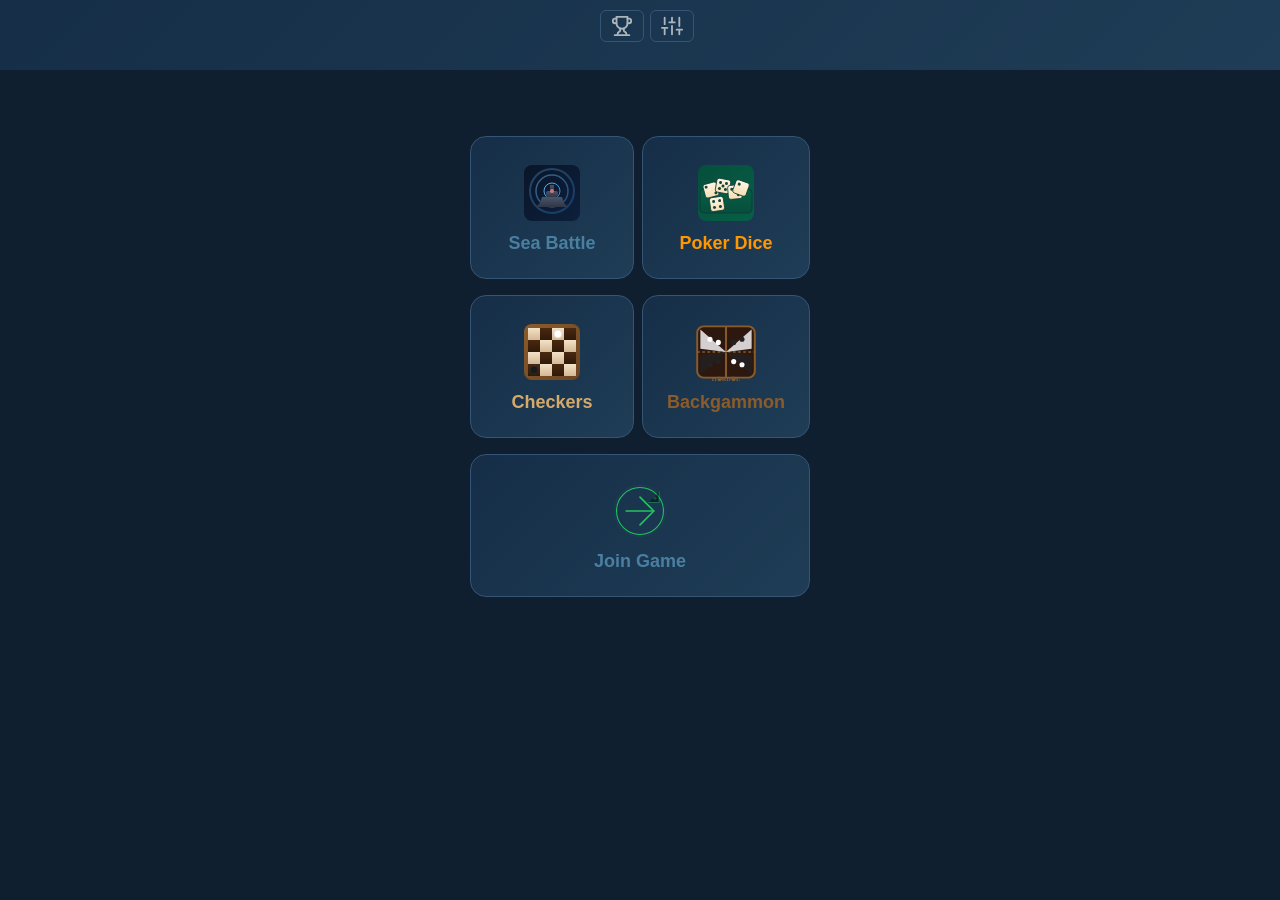
==== commit 20a592d8: "fix(checkers): remove min-height from ckActions + make pieces glossy - Removed min-height:120px from" ====
--- a/static/index.html
+++ b/static/index.html
@@ -52,7 +52,7 @@
  </div>
  <div id="ckArea" style="display:none">
  <div class="ck-board" id="ckBoard"></div>
- <div class="btn-row" id="ckActions" style="margin-top:14px;min-height:120px"></div>
+ <div class="btn-col" id="ckActions" style="margin-top:14px"></div>
  </div>
  <div id="bgArea" style="display:none">
  <div id="bgBoard"></div>
--- a/static/style.css
+++ b/static/style.css
@@ -25,6 +25,9 @@
  --color-warning: #b89448;
  --color-header-grad-1: #162e48;
  --color-header-grad-2: #1f3d56;
+ --ck-light: #8FB8D8;
+ --ck-dark: #4A7FA0;
+ --ck-border: #345575;
 }
 
 :root.palette-ocean {
@@ -75,6 +78,9 @@
  --color-warning: #ffa502;
  --color-header-grad-1: #1a1a2e;
  --color-header-grad-2: #16242e;
+ --ck-light: #A8C4A8;
+ --ck-dark: #4A6F4A;
+ --ck-border: #2A4A2A;
 }
 
 *{margin:0;padding:0;box-sizing:border-box}
@@ -101,7 +107,9 @@
 .pd-scorecard tr.available:active{background:var(--bg-board-alt);}
 body{font-family:-apple-system,BlinkMacSystemFont,'Segoe UI',Roboto,sans-serif;background:var(--bg-dark);color:#fff;min-height:100vh;display:flex;flex-direction:column;align-items:center;overflow-x:hidden;transition:background 0.3s ease}
 .header{padding:8px 12px;text-align:center;width:100%;background:linear-gradient(135deg,var(--color-header-grad-1),var(--color-header-grad-2))}
-.header .sub{position:relative;z-index:1;font-size:11px;color:var(--accent-primary-light)}
+.header.in-game{padding:4px 12px}
+.header.in-game .sub{height:14px;line-height:14px;font-size:10px}
+.header .sub{position:relative;z-index:1;font-size:11px;color:var(--accent-primary-light);height:18px;line-height:18px;overflow:hidden;white-space:nowrap}
 .player-name{position:relative;z-index:1;font-size:13px;font-weight:600;color:var(--text-primary,#fff);margin-left:8px;white-space:nowrap;overflow:hidden;text-overflow:ellipsis;max-width:42vw}
 .header.in-game{display:none}
 #header{position:relative}
@@ -122,9 +130,9 @@
    turns green (no border, no glow) when unlocked. */
 .top-btn.lock-btn.strip-unlocked{border:none;box-shadow:none;animation:none;color:#43d17a}
 @keyframes stripUnlockPulse{0%,100%{box-shadow:0 0 8px rgba(67,209,122,.5)}50%{box-shadow:0 0 16px rgba(67,209,122,.95)}}
-.main{flex:1;width:100%;max-width:680px;padding:8px 12px 80px;display:flex;flex-direction:column;align-items:center}
-.status{text-align:center;padding:6px 0;font-size:14px;color:var(--text-secondary);min-height:28px}
-.status.battle{color:var(--color-warning);font-weight:600}
+.main{flex:1;width:100%;max-width:680px;padding:8px 12px 80px;display:flex;flex-direction:column;align-items:center;position:relative;padding-top:40px}
+.status{position:absolute;top:0;left:0;right:0;text-align:center;font-size:14px;color:var(--text-secondary);height:40px;line-height:40px;overflow:hidden;white-space:nowrap;box-sizing:border-box;font-weight:400}
+.status.battle{color:var(--color-warning);font-weight:400}
 .result-notice{width:100%;padding:14px;border-radius:10px;text-align:center;font-size:16px;font-weight:700;border:1px solid var(--border-color)}
 .result-notice.win{background:rgba(76,175,80,.18);color:#81c784;border-color:#4caf50}
 .result-notice.lose{background:rgba(229,57,53,.16);color:#ef9a9a;border-color:#e53935}
@@ -250,10 +258,10 @@
  build into (it holds the .pd-dot-die elements plus the throw label). Keep it
  a centered flex row with a stable min-height so the dice never jump vertically
  when the label text length changes or dice go from empty to filled. */
-#pdDice{display:flex;flex-wrap:wrap;justify-content:center;align-items:center;min-height:min(70px,18vw);width:100%;max-width:340px;margin:8px auto}
-.pd-dot-die{width:min(52px,14vw);height:min(52px,14vw);aspect-ratio:1;flex-shrink:0;box-sizing:border-box;background:linear-gradient(150deg,#ffffff,#f3ead2 45%,#d6c39a 100%);border-radius:12px;display:grid;grid-template-rows:1fr 1fr 1fr;grid-template-columns:1fr 1fr 1fr;padding:0;cursor:pointer;transition:.12s;user-select:none;position:relative;overflow:hidden;transform-origin:center center;box-shadow:0 8px 18px rgba(0,0,0,.45),inset 0 2px 4px rgba(255,255,255,.95),inset 0 -4px 8px rgba(120,105,70,.4);border:1px solid #b8975f}
-.pd-dot-die .dot{width:9px;height:9px;background:#2b2b2b;border-radius:50%;justify-self:center;align-self:center;filter:drop-shadow(0 1px 1px rgba(0,0,0,.25))}
-.pd-dot-die.kept{box-shadow:0 0 0 3px #ffd700,0 0 14px rgba(255,215,0,.5),inset 0 2px 4px rgba(255,255,255,.95),inset 0 -4px 8px rgba(120,105,70,.4);background:linear-gradient(150deg,#fffbe6,#f5e6b8)}
+#pdDice{display:flex;flex-wrap:wrap;justify-content:center;align-items:center;min-height:min(70px,18vw);width:100%;max-width:340px;margin:8px auto 22px}
+.pd-dot-die{width:min(52px,14vw);height:min(52px,14vw);aspect-ratio:1;flex-shrink:0;box-sizing:border-box;background:linear-gradient(135deg,var(--bg-board),var(--bg-board-alt));border-radius:12px;display:grid;grid-template-rows:1fr 1fr 1fr;grid-template-columns:1fr 1fr 1fr;padding:0;cursor:pointer;transition:.12s;user-select:none;position:relative;overflow:hidden;transform-origin:center center;box-shadow:0 10px 22px rgba(0,0,0,.45),inset 0 2px 5px rgba(255,255,255,.1),inset 0 -3px 7px rgba(0,0,0,.12);border:1px solid var(--border-color)}
+.pd-dot-die .dot{width:9px;height:9px;background:radial-gradient(circle at 30% 22%,var(--accent-primary-light),var(--accent-primary) 55%,var(--accent-primary-alt) 100%);border-radius:50%;justify-self:center;align-self:center;filter:drop-shadow(0 1px 1px rgba(0,0,0,.35))}
+.pd-dot-die.kept{box-shadow:0 0 0 3px var(--accent-primary-light),0 0 14px rgba(0,208,132,.25),inset 0 2px 4px rgba(255,255,255,.1),inset 0 -3px 6px rgba(0,0,0,.1);background:linear-gradient(135deg,var(--bg-board),var(--bg-board-alt))}
 .pd-dot-die.discarded{opacity:.38;filter:grayscale(.6)}
 .pd-dot-die.discarded::after{content:'';position:absolute;top:-8px;right:-4px;font-size:13px;line-height:1;color:var(--color-miss,#7fd)}
 .pd-opp-history{margin:6px auto 4px;width:100%;max-width:340px;text-align:center}
@@ -262,15 +270,9 @@
 .pd-opp-history-label{font-size:11px;color:var(--text-hint);margin-bottom:3px}
 .pd-opp-history-dice{margin:2px auto;min-height:0;width:100%;max-width:340px}
 .pd-dot-die:active{transform:scale(.88)}
-.pd-dot-die.rolling{animation:pdDieToss 1.0s cubic-bezier(0.22,1,0.36,1) forwards}
-@keyframes pdDieToss{
-  0%{transform:translateY(-90px) rotate(-30deg) rotateX(0) rotateY(0) scale(.85);opacity:0}
-  18%{opacity:1}
-  55%{transform:translateY(8px) rotate(160deg) rotateX(120deg) rotateY(-90deg) scale(1.04)}
-  74%{transform:translateY(-5px) rotate(210deg) rotateX(170deg) rotateY(-120deg) scale(1)}
-  88%{transform:translateY(3px) rotate(244deg) rotateX(220deg) rotateY(-140deg) scale(1.02)}
-  100%{transform:translateY(0) rotate(360deg) rotateX(360deg) rotateY(-180deg) scale(1)}
-}
+/* Simple in-place 2D spin while rolling; faces are cycled by JS timer. */
+.pd-dot-die.rolling{animation:pdSpin 0.45s linear infinite}
+@keyframes pdSpin{from{transform:rotate(0deg)}to{transform:rotate(360deg)}}
 /* Poker-dice tumble: 6-face vertical stack cycled by CSS steps() (0 JS per frame).
    Each .pd-face is a 3x3 grid of .dot; only the visible die window shows one face. */
 .pd-faces{position:absolute;left:0;right:0;top:0;height:600%;will-change:transform}
@@ -287,13 +289,14 @@
 .pd-roll-btn{width:min(52px,14vw);height:min(52px,14vw);aspect-ratio:1;flex-shrink:0;border:none;background:linear-gradient(135deg,var(--color-btn-success-1),var(--color-btn-success-2));color:#fff;border-radius:10px;font-size:clamp(16px,4.5vw,22px);font-weight:700;cursor:pointer;transition:.12s;display:flex;align-items:center;justify-content:center;user-select:none;box-shadow:0 2px 6px rgba(46,125,50,.3)}
 #pdActions{min-height:120px}
 .pd-theme-bar{display:flex;align-items:center;gap:6px;justify-content:center;margin-top:14px;padding-top:10px;border-top:1px solid var(--border-color);width:100%;flex-wrap:wrap}
-#pdScorecardContainer{min-height:420px;text-align:center;width:100%;max-width:340px;margin:0 auto}
+#pdScorecardContainer{min-height:320px;text-align:center;width:100%;max-width:340px;margin:0 auto;margin-top:-24px}
 #pdScorecardContainer:empty{min-height:0}
 .pd-roll-btn:active{transform:scale(.88)}
 .pd-roll-btn .count{font-size:9px;opacity:.8;position:absolute;bottom:4px;right:6px;font-weight:400}
 
+#pdArea{width:100%;max-width:340px;margin:0 auto}
 .pd-round{text-align:center;font-size:13px;color:var(--accent-primary);font-weight:700;margin:4px 0}
-.pd-scorecard{width:100%;max-width:340px;margin:8px auto;border-collapse:collapse;font-size:13px}
+.pd-scorecard{width:100%;max-width:340px;margin:-6px auto 0;border-collapse:collapse;font-size:13px}
 .pd-scorecard th{padding:5px;border-bottom:1px solid var(--border-color);font-weight:600}
 .pd-scorecard th.cat-name{color:var(--accent-primary-light);text-align:left}
 .pd-scorecard th.cat-score{color:var(--text-muted);text-align:center;width:40px}
@@ -340,19 +343,20 @@
 .loading-overlay .spinner{width:40px;height:40px;border:4px solid var(--border-color);border-top-color:var(--accent-primary);border-radius:50%;animation:spin .8s linear infinite;margin:0 auto 12px}
  @keyframes spin{to{transform:rotate(360deg)}}
 
-.ck-board{display:grid;grid-template-columns:repeat(8,1fr);grid-template-rows:repeat(8,1fr);gap:0;width:100%;max-width:360px;aspect-ratio:1;background:#5C3A1E;border:3px solid #3E2510;border-radius:8px;overflow:hidden;margin:4px 0}
+.ck-board{display:grid;grid-template-columns:repeat(8,1fr);grid-template-rows:repeat(8,1fr);gap:0;width:100%;max-width:360px;aspect-ratio:1;background:var(--ck-dark,#4A7FA0);border:3px solid var(--ck-border,#345575);border-radius:8px;overflow:hidden;margin:4px 0}
 #ckArea{width:100%;display:flex;flex-direction:column;align-items:center}
 .ck-cell{aspect-ratio:1;display:flex;align-items:center;justify-content:center;cursor:pointer;transition:background .12s;user-select:none}
-.ck-cell.light{background:#D4A96A}
-.ck-cell.dark{background:#8B5C2A}
+.ck-cell.light{background:var(--ck-light,#8FB8D8)}
+.ck-cell.dark{background:var(--ck-dark,#4A7FA0)}
 .ck-cell.selected{outline:3px solid #FFD700;outline-offset:-3px;z-index:1}
 .ck-cell.highlight-src{background:#42A5F5!important}
 .ck-cell.highlight-dest{background:#66BB6A!important}
 .ck-cell.highlight-capture{background:#EF5350!important}
-.ck-piece{width:70%;height:70%;border-radius:50%;display:flex;align-items:center;justify-content:center;font-weight:700;font-size:clamp(12px,3.5vw,20px);cursor:pointer;transition:transform .15s;position:relative}
+.ck-piece{width:70%;height:70%;border-radius:50%;display:flex;align-items:center;justify-content:center;font-weight:700;font-size:clamp(12px,3.5vw,20px);cursor:pointer;transition:transform .15s;position:relative;box-shadow:inset 0 2px 4px rgba(255,255,255,.3),inset 0 -2px 4px rgba(0,0,0,.2)}
+.ck-piece::before{content:'';position:absolute;top:8%;left:8%;right:8%;bottom:42%;border-radius:50%;background:linear-gradient(180deg,rgba(255,255,255,.4),rgba(255,255,255,0));pointer-events:none}
 .ck-piece:active{transform:scale(.9)}
-.ck-piece.white{background:radial-gradient(circle at 35% 35%, #fff, #ddd);border:2px solid #bbb;color:#333}
-.ck-piece.black{background:radial-gradient(circle at 35% 35%, #555, #1a1a1a);border:2px solid #000;color:#fff}
+.ck-piece.white{background:radial-gradient(circle at 30% 30%, #fff, #e0e0e0 40%, #b0b0b0);border:2px solid #999;color:#333}
+.ck-piece.black{background:radial-gradient(circle at 30% 30%, #666, #222 40%, #0a0a0a);border:2px solid #000;color:#fff}
 .ck-piece.king::after{content:'';position:absolute;font-size:120%;top:-2px}
 .ck-piece.white.king{color:#333}
 .ck-piece.black.king{color:#FFD700}
@@ -445,29 +449,17 @@
 .roll-die-label{font-size:12px;color:var(--text-hint);text-align:center}
 /* Professional-looking die: rounded, glossy 3D face with a soft drop shadow
  and an inner top highlight so it reads as a physical cube, not a flat tile. */
-.roll-die3d{width:76px;height:76px;background:linear-gradient(150deg,#ffffff 0%,#f3ede0 45%,#d9cfb8 100%);border-radius:18px;box-shadow:0 10px 22px rgba(0,0,0,.45),inset 0 2px 3px rgba(255,255,255,.9),inset 0 -4px 8px rgba(120,105,70,.35);position:relative;will-change:transform;transform-style:preserve-3d}
+.roll-die3d{width:76px;height:76px;background:linear-gradient(150deg,#ffffff 0%,#f3ede0 45%,#d9cfb8 100%);border-radius:18px;box-shadow:0 10px 22px rgba(0,0,0,.45),inset 0 2px 3px rgba(255,255,255,.9),inset 0 -4px 8px rgba(120,105,70,.35);position:relative}
 .roll-die3d svg{width:100%;height:100%;display:block;filter:drop-shadow(0 1px 1px rgba(0,0,0,.25))}
 .roll-die3d svg circle{fill:#2b2b2b}
 /* Opponent/bot die that hasn't been thrown yet: dim, neutral, lifted. */
 .roll-die3d.roll-die-pending{opacity:.55;background:linear-gradient(150deg,#5a616e,#333842);box-shadow:0 6px 14px rgba(0,0,0,.4),inset 0 2px 3px rgba(255,255,255,.12),inset 0 -4px 8px rgba(0,0,0,.4)}
 .roll-die3d.roll-die-pending svg circle{fill:rgba(255,255,255,.85)}
-/* Real "throw": the die is tossed from above with a tumbling spin, arcs down,
- and lands with a soft bounce — like a physical cube, not an on-the-spot
- rotation. Both translate (flight) and rotate (tumble) are eased so it feels
- weighty and satisfying. */
-.roll-die3d.roll-die-spinning{animation:dieThrow 1.15s cubic-bezier(0.22,1,0.36,1) forwards}
-@keyframes dieThrow{
- 0%{transform:translateY(-180px) rotate(-40deg) rotateX(0deg) rotateY(0deg) scale(.9);opacity:0}
- 15%{opacity:1}
- 55%{transform:translateY(14px) rotate(220deg) rotateX(160deg) rotateY(-120deg) scale(1.05)}
- 72%{transform:translateY(-8px) rotate(290deg) rotateX(220deg) rotateY(-150deg) scale(1)}
- 84%{transform:translateY(4px) rotate(338deg) rotateX(300deg) rotateY(-170deg) scale(1.02)}
- 92%{transform:translateY(-2px) rotate(352deg) rotateX(340deg) rotateY(-184deg) scale(1)}
- 100%{transform:translateY(0) rotate(360deg) rotateX(360deg) rotateY(-180deg) scale(1)}
-}
-/* Gentle attention pulse on a waiting (not-yet-thrown) die. */
-.roll-die3d.roll-die-pending{animation:dieBreathe 1.8s ease-in-out infinite}
-@keyframes dieBreathe{0%,100%{transform:translateY(0)}50%{transform:translateY(-4px)}}
+/* Simple 2D spin while rolling: the die turns in place, no flight/bounce. */
+.roll-die3d.roll-die-spinning{animation:dieSpin 0.55s linear infinite}
+@keyframes dieSpin{from{transform:rotate(0deg)}to{transform:rotate(360deg)}}
+/* Pending die: static dim look, no pulsing/jitter. */
+.roll-die3d.roll-die-pending{opacity:.55;background:linear-gradient(150deg,#5a616e,#333842);box-shadow:0 6px 14px rgba(0,0,0,.4),inset 0 2px 3px rgba(255,255,255,.12),inset 0 -4px 8px rgba(0,0,0,.4);transition:opacity .25s ease,background .25s ease,box-shadow .25s ease}
 .roll-vs{font-size:13px;font-weight:700;color:var(--text-hint);letter-spacing:1px}
 .roll-cta{width:100%;max-width:220px;padding:14px 20px;font-size:15px}
 .roll-wait{font-size:13px;color:var(--text-hint);text-align:center;animation:rollWaitPulse 1.6s ease-in-out infinite}
